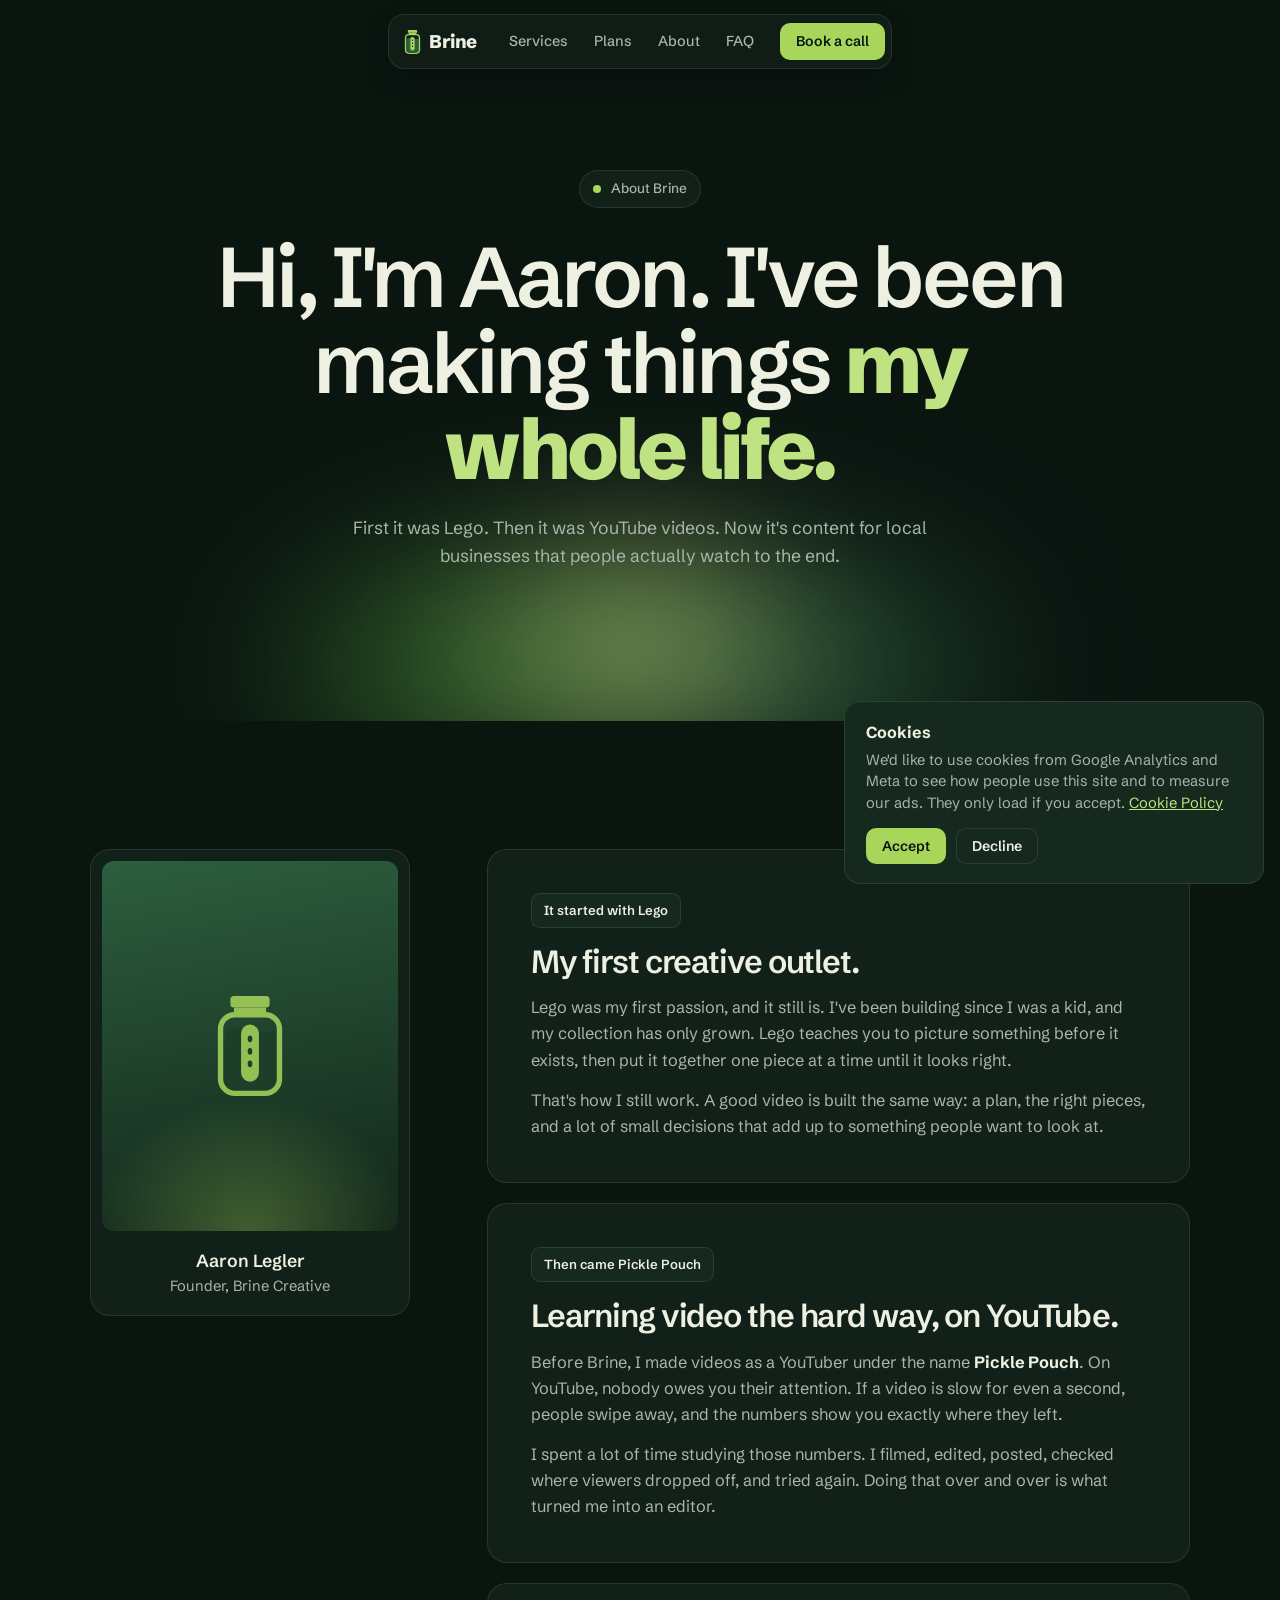
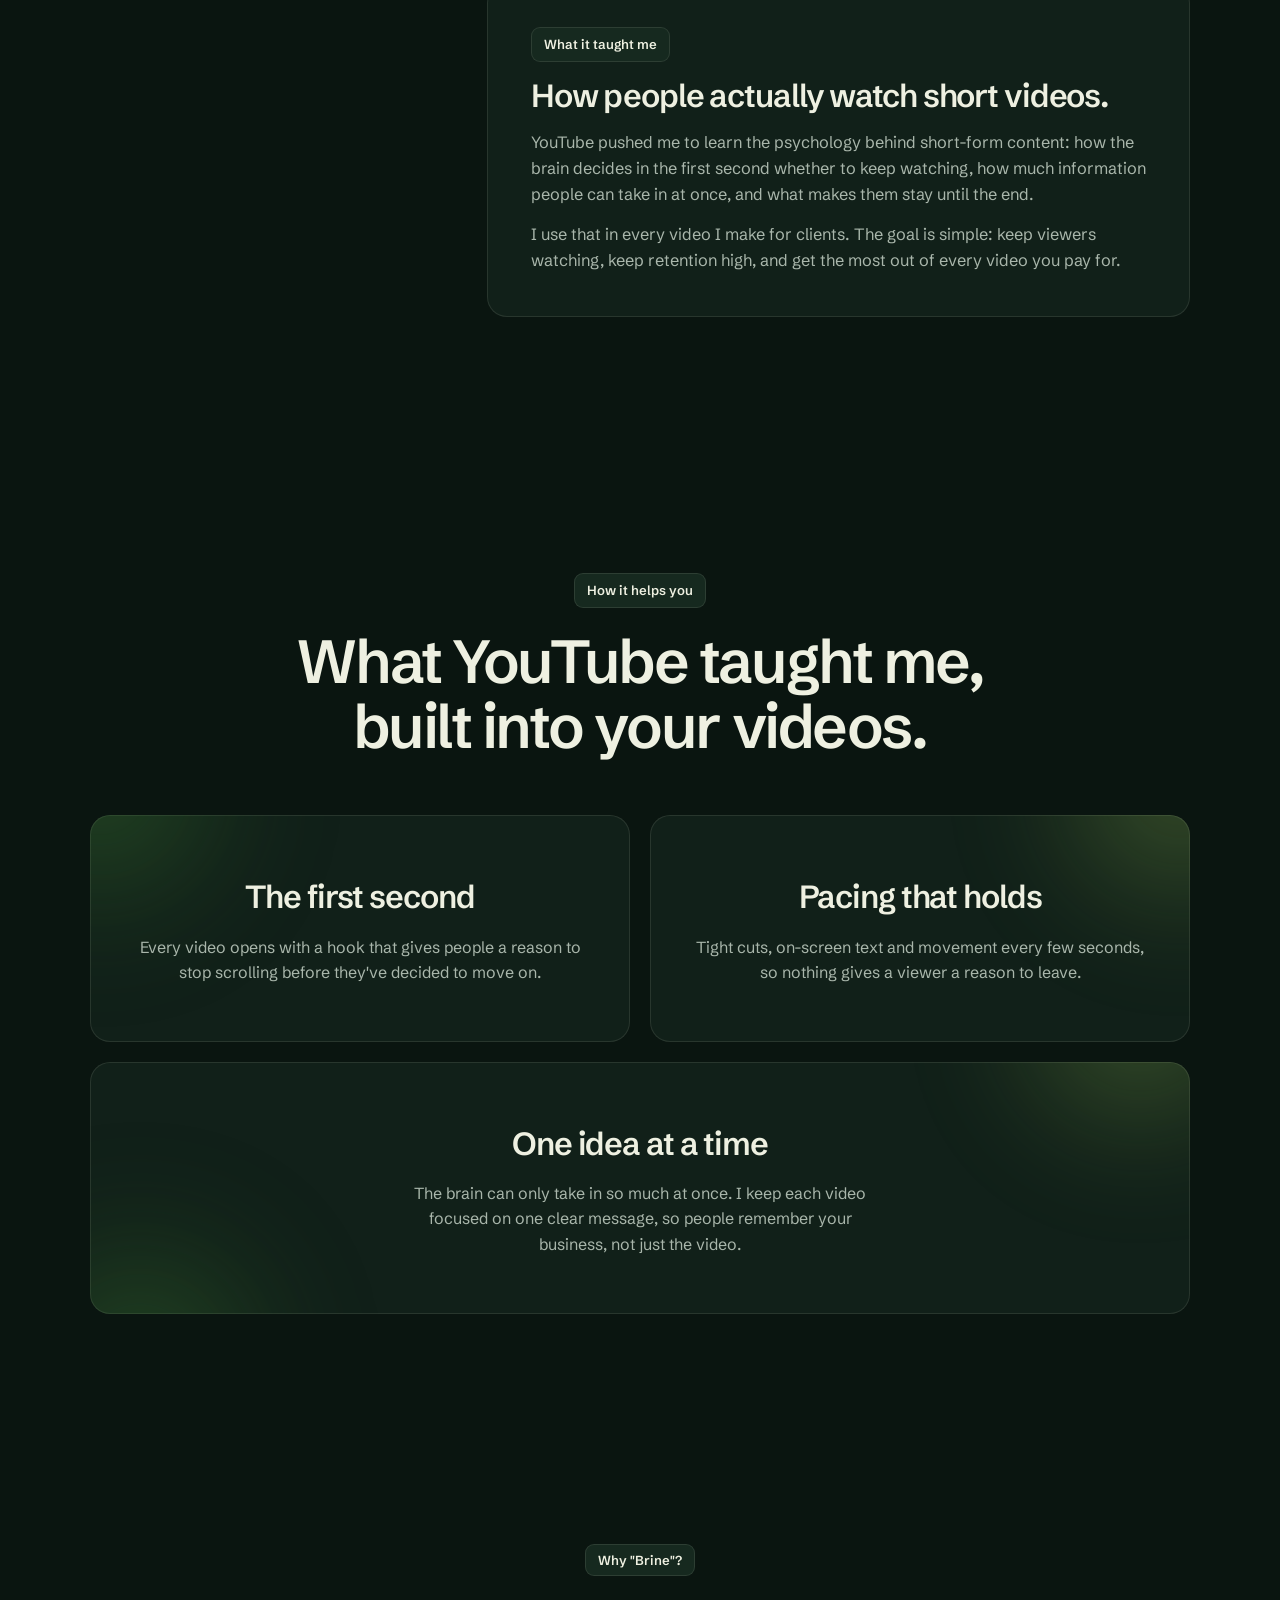
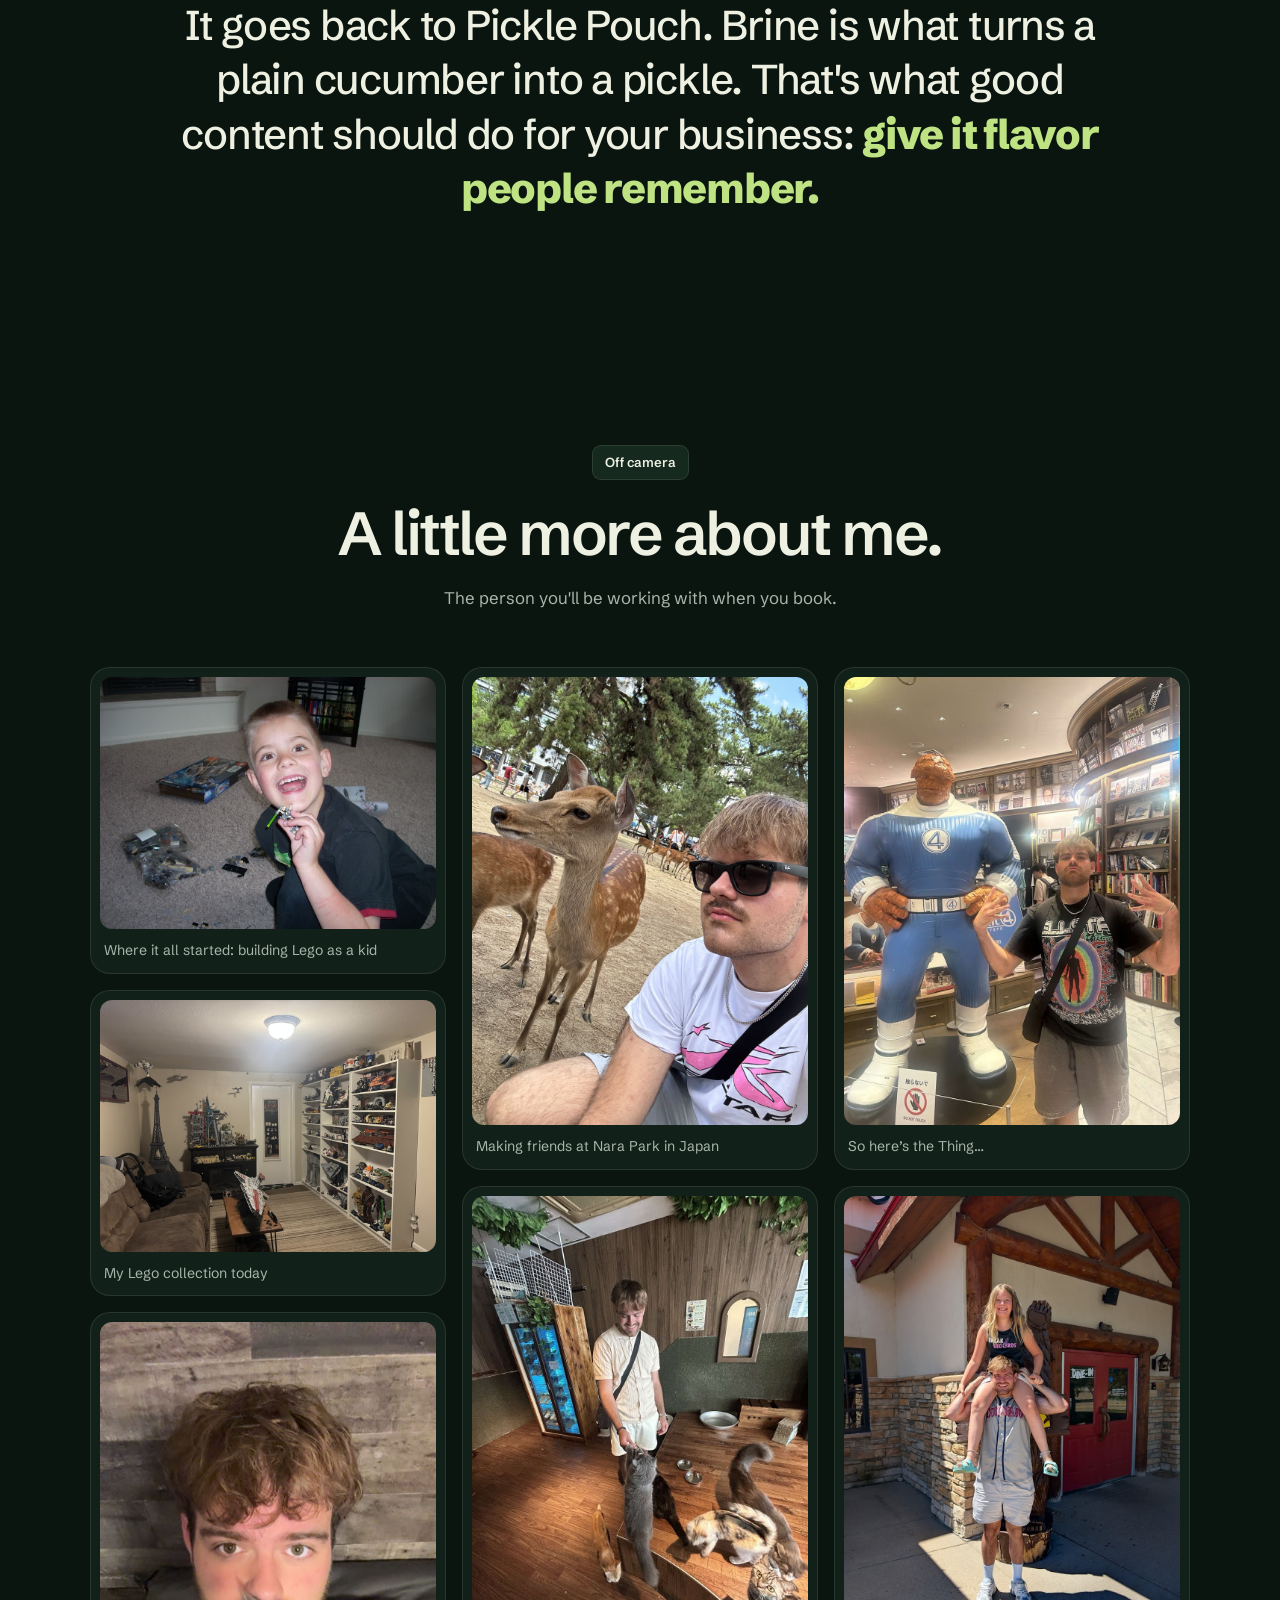
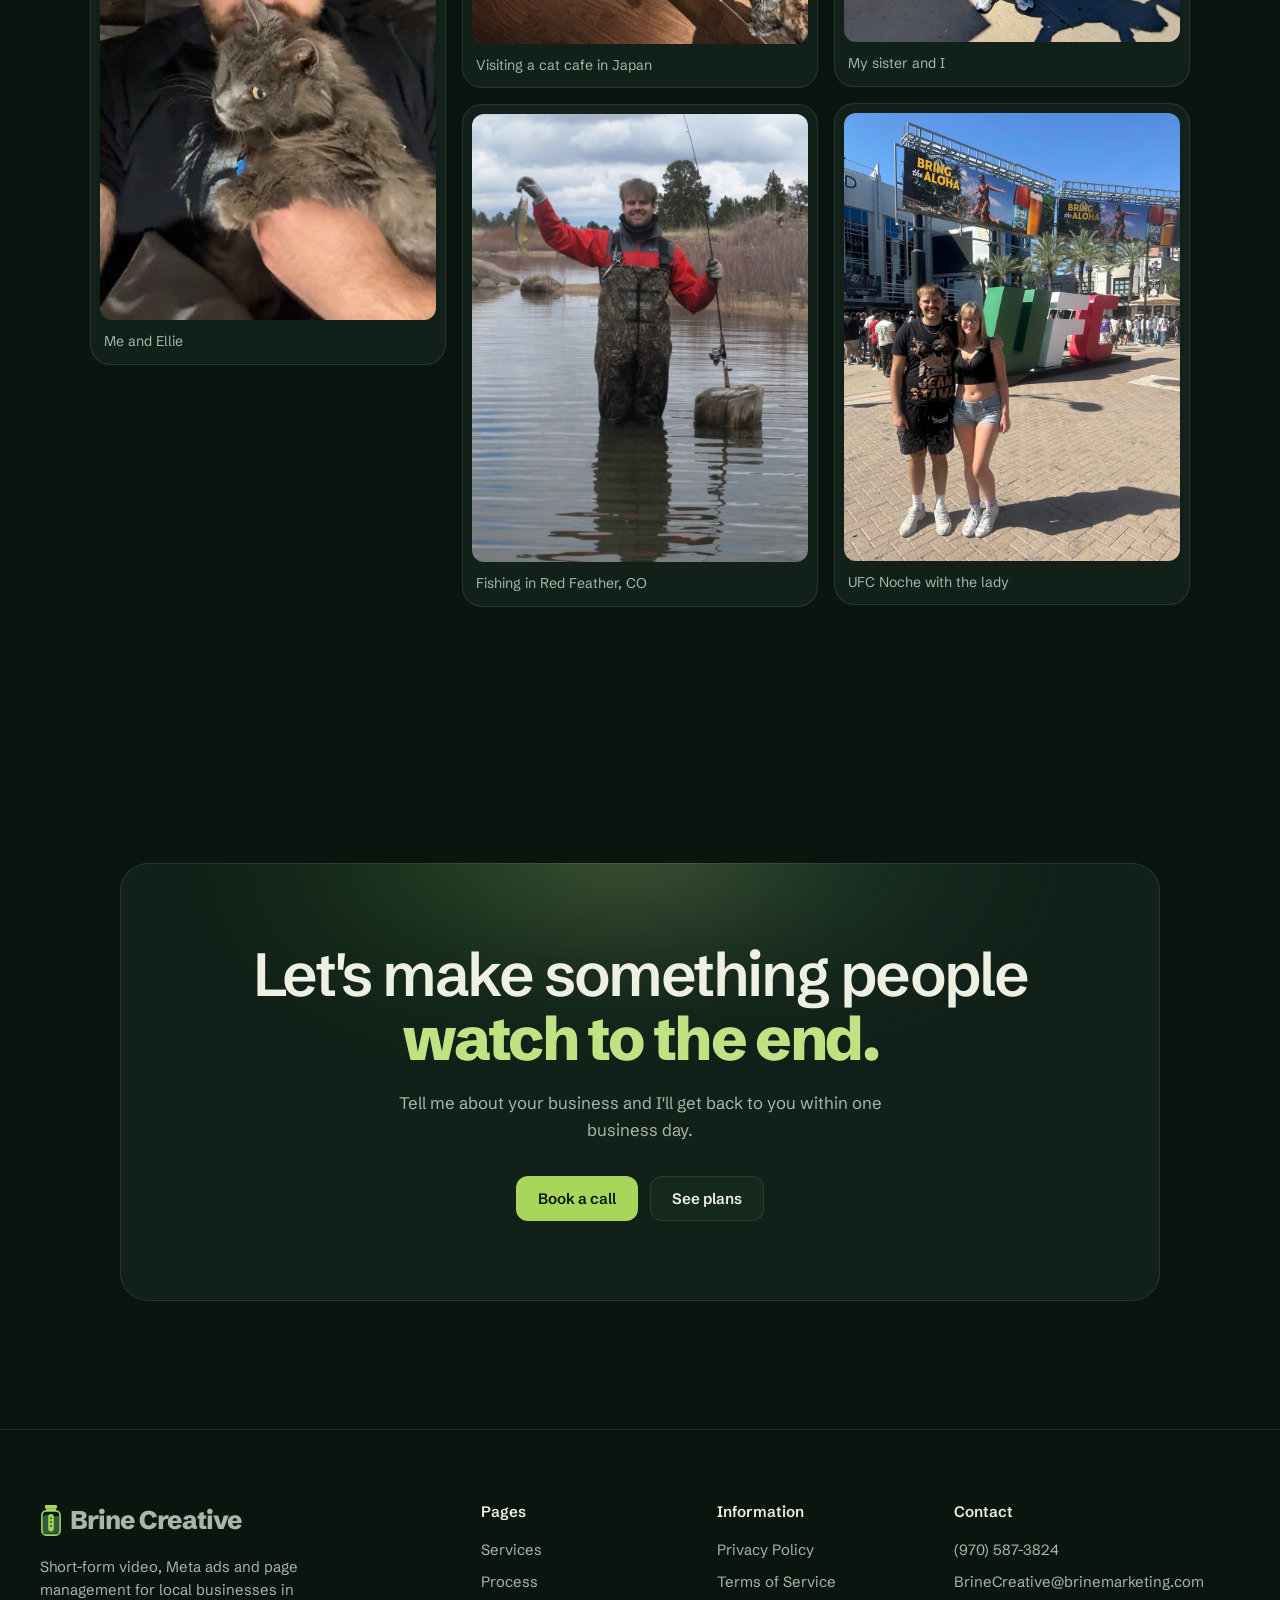
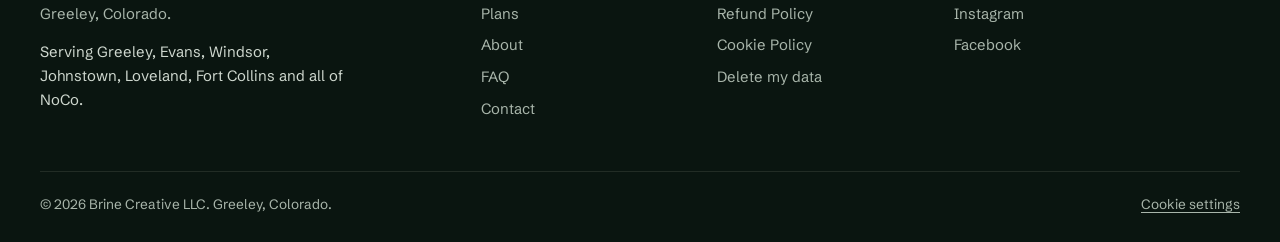
==== about.html @ 5b66b1cc "Add files via upload" ====
<!DOCTYPE html>
<html lang="en">
<head>
<meta charset="UTF-8">
<meta name="viewport" content="width=device-width, initial-scale=1">
<title>About Aaron | Brine Creative</title>
<meta name="description" content="Meet Aaron Legler, the founder of Brine Creative. From building Lego as a kid to growing the Pickle Pouch YouTube channel, here is how Aaron learned to make videos people watch all the way through.">
<link rel="canonical" href="https://brinemarketing.com/about.html">
<meta property="og:url" content="https://brinemarketing.com/about.html">
<meta property="og:title" content="About Aaron | Brine Creative">
<meta property="og:description" content="From Lego to the Pickle Pouch YouTube channel to Brine Creative.">
<meta property="og:type" content="website">
<meta property="og:image" content="https://brinemarketing.com/assets/logo-square.png">
<meta name="theme-color" content="#0a1510">
<link rel="icon" href="data:image/svg+xml,<svg xmlns='http://www.w3.org/2000/svg' viewBox='0 0 40 56'><rect x='9' y='0' width='22' height='6' rx='2' fill='%2311241b'/><path d='M6 20 Q14 16 20 19 T35 19 V47 a5 5 0 0 1-5 5 H10 a5 5 0 0 1-5-5 Z' fill='%23a8d65b'/><rect x='3.5' y='10.5' width='33' height='44' rx='8' fill='none' stroke='%2311241b' stroke-width='3'/><rect x='15' y='16' width='10' height='32' rx='5' fill='%2311241b'/></svg>">
<link rel="apple-touch-icon" href="assets/logo-square.png">
<link rel="preload" href="assets/fonts/schibsted-grotesk-latin.woff2" as="font" type="font/woff2" crossorigin>
<link rel="stylesheet" href="home.css?v=21">
</head>
<body>
<a class="skip" href="#main">Skip to content</a>

<svg width="0" height="0" style="position:absolute" aria-hidden="true" focusable="false">
  <symbol id="jar" viewBox="0 0 40 56">
    <rect x="9" y="0" width="22" height="6.5" rx="2" fill="currentColor"/>
    <rect x="11" y="6.5" width="18" height="3" fill="currentColor"/>
    <path d="M6 20 Q14 16 20 19 T35 19 V47 a5 5 0 0 1-5 5 H10 a5 5 0 0 1-5-5 Z" fill="var(--jar-liquid,#2d5e3e)"/>
    <rect x="3.5" y="10.5" width="33" height="44" rx="8" fill="none" stroke="currentColor" stroke-width="3"/>
    <rect x="15" y="16" width="10" height="32" rx="5" fill="currentColor"/>
    <ellipse cx="20" cy="24" rx="1.3" ry="1.9" fill="var(--jar-ground,#0a1510)"/>
    <ellipse cx="20" cy="31" rx="1.3" ry="1.9" fill="var(--jar-ground,#0a1510)"/>
    <ellipse cx="20" cy="38" rx="1.3" ry="1.9" fill="var(--jar-ground,#0a1510)"/>
  </symbol>
  <symbol id="plus" viewBox="0 0 24 24"><path d="M12 5v14M5 12h14" fill="none" stroke="currentColor" stroke-width="2" stroke-linecap="round"/></symbol>
  <symbol id="arrow" viewBox="0 0 24 24"><path d="M5 12h14M13 6l6 6-6 6" fill="none" stroke="currentColor" stroke-width="2" stroke-linecap="round" stroke-linejoin="round"/></symbol>
  <symbol id="check" viewBox="0 0 24 24"><path d="M5 12.5l4.5 4.5L19 7.5" fill="none" stroke="currentColor" stroke-width="2.2" stroke-linecap="round" stroke-linejoin="round"/></symbol>
  <symbol id="x" viewBox="0 0 24 24"><path d="M7 7l10 10M17 7L7 17" fill="none" stroke="currentColor" stroke-width="2" stroke-linecap="round"/></symbol>
  <symbol id="play" viewBox="0 0 24 24"><path d="M8 5.5v13l11-6.5z" fill="currentColor"/></symbol>
  <symbol id="i-phone" viewBox="0 0 24 24"><g fill="none" stroke="currentColor" stroke-width="1.7" stroke-linecap="round" stroke-linejoin="round"><path d="M5 4h11l-1.5 2.5L16 9H5z"/><path d="M5 4v16"/><path d="M8 13c2-1.5 4 1.5 6 0s4 1.5 5 0"/></g></symbol>
  <symbol id="i-pen" viewBox="0 0 24 24"><g fill="none" stroke="currentColor" stroke-width="1.7" stroke-linecap="round" stroke-linejoin="round"><path d="M4 20l4-1 11-11-3-3L5 16z"/><path d="M14 7l3 3"/></g></symbol>
  <symbol id="i-cam" viewBox="0 0 24 24"><g fill="none" stroke="currentColor" stroke-width="1.7" stroke-linejoin="round"><rect x="3" y="7" width="13" height="10" rx="2"/><path d="M16 11l5-3v8l-5-3z"/></g></symbol>
  <symbol id="i-rocket" viewBox="0 0 24 24"><g fill="none" stroke="currentColor" stroke-width="1.7" stroke-linecap="round" stroke-linejoin="round"><path d="M12 3c4 2 6 6 5 11l-2 3H9l-2-3C6 9 8 5 12 3z"/><circle cx="12" cy="10" r="2"/><path d="M9 17l-2 4M15 17l2 4"/></g></symbol>
</svg>

<header class="top">
  <nav class="pill" aria-label="Main">
    <a class="brand" href="index.html" aria-label="Brine Creative, home"><svg aria-hidden="true"><use href="#jar"/></svg><span aria-hidden="true">Brine</span></a>
    <div class="links" id="site-nav">
      <a href="index.html#services">Services</a>
      <a href="index.html#plans">Plans</a>
      <a href="about.html" aria-current="page">About</a>
      <a href="index.html#faq">FAQ</a>
    </div>
    <a class="btn btn-lime btn-sm" href="index.html#contact">Book a call</a>
    <button class="menu-btn" type="button" aria-expanded="false" aria-controls="site-nav">Menu</button>
  </nav>
</header>

<main id="main">

  <!-- INTRO -->
  <section class="hero hero-short" aria-labelledby="about-title">
    <p class="badge"><span class="dot"></span>About Brine</p>
    <h1 id="about-title">Hi, I'm Aaron. I've been making things <strong class="hl">my whole life.</strong></h1>
    <p class="lead">First it was Lego. Then it was YouTube videos. Now it's content for local businesses that people actually watch to the end.</p>
    <div class="glow" aria-hidden="true"></div>
  </section>

  <!-- STORY -->
  <section class="sec story-sec" aria-labelledby="story-title">
    <div class="story">
      <figure class="founder story-photo">
        <!-- To add your photo, replace .founder-ph with: <img src="assets/team/aaron.jpg" alt="Aaron Legler, founder of Brine Creative"> -->
        <div class="founder-ph" aria-hidden="true"><svg><use href="#jar"/></svg></div>
        <figcaption><b>Aaron Legler</b>Founder, Brine Creative</figcaption>
      </figure>

      <div class="chapters">
        <h2 id="story-title" class="sr-only">My story</h2>

        <article class="chapter">
          <p class="tag">It started with Lego</p>
          <h3>My first creative outlet.</h3>
          <p>Lego was my first passion, and it still is. I've been building since I was a kid, and my collection has only grown. Lego teaches you to picture something before it exists, then put it together one piece at a time until it looks right.</p>
          <p>That's how I still work. A good video is built the same way: a plan, the right pieces, and a lot of small decisions that add up to something people want to look at.</p>
        </article>

        <article class="chapter">
          <p class="tag">Then came Pickle Pouch</p>
          <h3>Learning video the hard way, on YouTube.</h3>
          <p>Before Brine, I made videos as a YouTuber under the name <b>Pickle Pouch</b>. On YouTube, nobody owes you their attention. If a video is slow for even a second, people swipe away, and the numbers show you exactly where they left.</p>
          <p>I spent a lot of time studying those numbers. I filmed, edited, posted, checked where viewers dropped off, and tried again. Doing that over and over is what turned me into an editor.</p>
        </article>

        <article class="chapter">
          <p class="tag">What it taught me</p>
          <h3>How people actually watch short videos.</h3>
          <p>YouTube pushed me to learn the psychology behind short-form content: how the brain decides in the first second whether to keep watching, how much information people can take in at once, and what makes them stay until the end.</p>
          <p>I use that in every video I make for clients. The goal is simple: keep viewers watching, keep retention high, and get the most out of every video you pay for.</p>
        </article>
      </div>
    </div>
  </section>

  <!-- WHAT IT MEANS FOR CLIENTS -->
  <section class="sec" aria-labelledby="lessons-title">
    <div class="head">
      <p class="tag">How it helps you</p>
      <h2 id="lessons-title">What YouTube taught me, built into your videos.</h2>
    </div>
    <div class="svc lessons">
      <article class="card g-tl">
        <h3>The first second</h3>
        <p>Every video opens with a hook that gives people a reason to stop scrolling before they've decided to move on.</p>
      </article>
      <article class="card g-tr">
        <h3>Pacing that holds</h3>
        <p>Tight cuts, on-screen text and movement every few seconds, so nothing gives a viewer a reason to leave.</p>
      </article>
      <article class="card wide g-bl">
        <h3>One idea at a time</h3>
        <p>The brain can only take in so much at once. I keep each video focused on one clear message, so people remember your business, not just the video.</p>
      </article>
    </div>
  </section>

  <!-- WHY BRINE -->
  <section class="statement" aria-labelledby="why-brine-title">
    <p class="tag" id="why-brine-title">Why "Brine"?</p>
    <p>It goes back to Pickle Pouch. Brine is what turns a plain cucumber into a pickle. That's what good content should do for your business: <strong class="hl">give it flavor people remember.</strong></p>
  </section>

  <!-- OFF CAMERA -->
  <section class="sec" aria-labelledby="life-title">
    <div class="head">
      <p class="tag">Off camera</p>
      <h2 id="life-title">A little more about me.</h2>
      <p>The person you'll be working with when you book.</p>
    </div>
    <!-- To add a photo, copy one figure below, point src at assets/about/your-photo.jpg, and update the alt text and caption. -->
    <div class="life">
      <figure class="life-item"><img src="assets/about/lego-kid.jpg" alt="Aaron as a kid, grinning and holding a Lego minifigure next to an open Lego set" width="1000" height="750" loading="lazy"><figcaption>Where it all started: building Lego as a kid</figcaption></figure>
      <figure class="life-item"><img src="assets/about/lego-collection.jpg" alt="A room with shelves full of built Lego sets" width="1000" height="750" loading="lazy"><figcaption>My Lego collection today</figcaption></figure>
      <figure class="life-item"><img src="assets/about/cat-selfie.jpg" alt="Aaron holding his gray cat, Ellie" width="715" height="1272" loading="lazy"><figcaption>Me and Ellie</figcaption></figure>
      <figure class="life-item"><img src="assets/about/aaron-deer.jpg" alt="Aaron taking a selfie next to a deer at Nara Park in Japan" width="900" height="1200" loading="lazy"><figcaption>Making friends at Nara Park in Japan</figcaption></figure>
      <figure class="life-item"><img src="assets/about/cat-cafe.jpg" alt="Aaron feeding a group of cats at a cat cafe in Japan" width="900" height="1200" loading="lazy"><figcaption>Visiting a cat cafe in Japan</figcaption></figure>
      <figure class="life-item"><img src="assets/about/fishing.jpg" alt="Aaron standing in a lake in Red Feather, Colorado, holding up a fish he caught" width="900" height="1200" loading="lazy"><figcaption>Fishing in Red Feather, CO</figcaption></figure>
      <figure class="life-item"><img src="assets/about/thing-statue.jpg" alt="Aaron posing next to a statue of the Thing in a bookstore" width="900" height="1200" loading="lazy"><figcaption>So here&rsquo;s the Thing&hellip;</figcaption></figure>
      <figure class="life-item"><img src="assets/about/shoulders.jpg" alt="Aaron giving his sister a shoulder ride outside a restaurant" width="900" height="1196" loading="lazy"><figcaption>My sister and I</figcaption></figure>
      <figure class="life-item"><img src="assets/about/ufc.jpg" alt="Aaron and his girlfriend in front of a giant UFC sign at UFC Noche" width="900" height="1200" loading="lazy"><figcaption>UFC Noche with the lady</figcaption></figure>
    </div>
  </section>

  <!-- CTA -->
  <section class="sec" aria-labelledby="about-cta-title">
    <div class="cta-box">
      <div class="glow small" aria-hidden="true"></div>
      <h2 id="about-cta-title">Let's make something people <strong class="hl">watch to the end.</strong></h2>
      <p>Tell me about your business and I'll get back to you within one business day.</p>
      <div class="cta-row">
        <a class="btn btn-lime" href="index.html#contact">Book a call</a>
        <a class="btn btn-dark" href="index.html#plans">See plans</a>
      </div>
    </div>
  </section>

</main>

<footer class="foot">
  <div class="foot-grid">
    <div class="foot-id">
      <a class="brand big" href="index.html" aria-label="Brine Creative, home"><svg aria-hidden="true"><use href="#jar"/></svg><span aria-hidden="true">Brine Creative</span></a>
      <p>Short-form video, Meta ads and page management for local businesses in Greeley, Colorado.</p>
      <p class="area">Serving Greeley, Evans, Windsor, Johnstown, Loveland, Fort Collins and all of NoCo.</p>
    </div>
    <div>
      <h3>Pages</h3>
      <a href="index.html#services">Services</a><a href="index.html#process">Process</a><a href="index.html#plans">Plans</a><a href="about.html">About</a><a href="index.html#faq">FAQ</a><a href="index.html#contact">Contact</a>
    </div>
    <div>
      <h3>Information</h3>
      <a href="privacy.html">Privacy Policy</a><a href="terms.html">Terms of Service</a><a href="refunds.html">Refund Policy</a><a href="cookies.html">Cookie Policy</a><a href="privacy.html#delete">Delete my data</a>
    </div>
    <div>
      <h3>Contact</h3>
      <a href="tel:+19705873824">(970) 587-3824</a><a href="mailto:BrineCreative@brinemarketing.com">BrineCreative@brinemarketing.com</a><a href="https://www.instagram.com/brinemarketing" rel="noopener">Instagram</a><a href="https://www.facebook.com/share/1FNeeoioZK/" rel="noopener">Facebook</a>
    </div>
  </div>
  <div class="foot-base">
    <span>&copy; 2026 Brine Creative LLC. Greeley, Colorado.</span>
    <button class="linkbtn" type="button" data-open-notice>Cookie settings</button>
  </div>
</footer>

<aside class="notice" id="cookie-notice" aria-labelledby="notice-title" hidden>
  <h2 id="notice-title">Cookies</h2>
  <p>We'd like to use cookies from Google Analytics and Meta to see how people use this site and to measure our ads. They only load if you accept. <a href="cookies.html">Cookie Policy</a></p>
  <div class="row"><button class="btn btn-lime btn-sm" type="button" data-consent="granted">Accept</button><button class="btn btn-dark btn-sm" type="button" data-consent="denied">Decline</button></div>
</aside>

<script src="site.js?v=7"></script>
<script src="home.js?v=13"></script>
</body>
</html>
---- home.css ----
/* Brine Creative home page: dark agency layout (pill nav, glowing hero, rounded cards,
   comparison, steps, pricing, FAQ, CTA box) in the Brine pickle palette.
   Fonts are self-hosted under the SIL Open Font License (see assets/fonts/OFL-*.txt). */

@font-face{font-family:"Schibsted Grotesk";src:url("assets/fonts/schibsted-grotesk-latin.woff2") format("woff2");font-weight:400 900;font-style:normal;font-display:swap}

:root{
  --bg:#0a1510;
  --card:#112019;
  --card-2:#16291f;
  --line:rgba(238,240,225,.1);
  --text:#eef0e1;
  --muted:#a9b6ab;
  --lime:#a8d65b;
  --lime-2:#bfe383;
  --brine:#2d5e3e;
  --pickle:#3f7d32;
  --ink:#0a1510;
  --sans:"Schibsted Grotesk",system-ui,-apple-system,"Segoe UI",sans-serif;
  --serif:"Source Serif 4",Georgia,"Times New Roman",serif;
  --r:20px;
  --ease:cubic-bezier(.16,1,.3,1);
}

*,*::before,*::after{box-sizing:border-box}
html{-webkit-text-size-adjust:100%;scroll-padding-top:100px}
@media (prefers-reduced-motion:no-preference){html{scroll-behavior:smooth}}
body{margin:0;background:var(--bg);color:var(--text);font-family:var(--sans);font-size:1rem;line-height:1.6;-webkit-font-smoothing:antialiased}
h1,h2,h3,p,ul,ol,figure{margin:0}
ul,ol{padding:0;list-style:none}
img,svg,video{display:block;max-width:100%}
a{color:inherit}
.hl{font-weight:800;color:var(--lime-2)}
::selection{background:var(--lime);color:var(--ink)}
:focus-visible{outline:2px solid var(--lime);outline-offset:3px;border-radius:6px}
.skip{position:absolute;left:16px;top:-100px;z-index:100;background:var(--lime);color:var(--ink);padding:10px 16px;border-radius:10px;font-weight:700}
.skip:focus{top:12px}
.sr-only{position:absolute;width:1px;height:1px;padding:0;margin:-1px;overflow:hidden;clip:rect(0,0,0,0);white-space:nowrap;border:0}

/* ---------- Buttons ---------- */
.btn{display:inline-flex;align-items:center;justify-content:center;gap:8px;font:600 .95rem/1 var(--sans);text-decoration:none;padding:15px 22px;border-radius:12px;border:0;cursor:pointer;transition:transform .2s var(--ease),background-color .2s,box-shadow .2s}
.btn:hover{transform:translateY(-1px)}
.btn svg{width:16px;height:16px}
.btn-lime{background:var(--lime);color:var(--ink)}
.btn-lime:hover{background:var(--lime-2)}
.btn-dark{background:var(--card-2);color:var(--text);box-shadow:inset 0 0 0 1px var(--line)}
.btn-dark:hover{background:#1d3427}
.btn-sm{padding:11px 16px;font-size:.88rem;border-radius:10px}
.btn[disabled]{opacity:.55;cursor:wait;transform:none}

/* ---------- Pill nav ---------- */
.top{position:fixed;top:14px;left:0;right:0;z-index:50;display:flex;justify-content:center;padding:0 12px;pointer-events:none}
.pill{pointer-events:auto;position:relative;display:flex;align-items:center;gap:6px;padding:7px 7px 7px 16px;border-radius:16px;background:rgba(17,32,25,.78);backdrop-filter:blur(14px);-webkit-backdrop-filter:blur(14px);box-shadow:inset 0 0 0 1px var(--line),0 10px 30px -12px rgba(0,0,0,.6)}
.brand{display:flex;align-items:center;gap:8px;text-decoration:none;font-weight:800;font-size:1.15rem;letter-spacing:-.04em;margin-right:14px;color:var(--text);--jar-liquid:#2d5e3e}
.brand svg{width:17px;height:24px;color:var(--lime)}
.links{display:flex;gap:2px}
.links a{text-decoration:none;font-size:.9rem;font-weight:500;color:var(--muted);padding:9px 12px;border-radius:10px;transition:color .2s,background-color .2s}
.links a:hover{color:var(--text);background:rgba(238,240,225,.06)}
.pill .btn{margin-left:8px}
.menu-btn{display:none;font:600 .88rem/1 var(--sans);background:var(--card-2);color:var(--text);border:0;border-radius:10px;padding:11px 14px;margin-left:6px;cursor:pointer;box-shadow:inset 0 0 0 1px var(--line)}

/* ---------- Hero ---------- */
.hero{position:relative;overflow:hidden;min-height:100vh;min-height:100svh;display:flex;flex-direction:column;align-items:center;text-align:center;padding:170px 20px 260px}
.badge{display:inline-flex;align-items:center;gap:10px;font-size:.85rem;font-weight:500;color:var(--muted);padding:8px 14px;border-radius:999px;background:var(--card);box-shadow:inset 0 0 0 1px var(--line)}
.dot{width:8px;height:8px;border-radius:50%;background:var(--lime)}
.hero h1{margin-top:26px;max-width:15ch;font-weight:600;font-size:clamp(2.7rem,6.6vw,5.6rem);line-height:1.02;letter-spacing:-.045em}
.lead{margin-top:22px;max-width:56ch;color:var(--muted);font-size:1.1rem}
.cta-row{display:flex;flex-wrap:wrap;justify-content:center;gap:12px;margin-top:32px}
.glow{position:absolute;left:50%;bottom:-120px;width:min(980px,120vw);height:440px;transform:translateX(-50%);pointer-events:none;z-index:-1;filter:blur(70px);opacity:.9;
  background:radial-gradient(30% 45% at 50% 55%,rgba(191,227,131,.9),transparent 70%),radial-gradient(35% 50% at 32% 60%,rgba(63,125,50,.95),transparent 70%),radial-gradient(35% 50% at 68% 60%,rgba(45,94,62,.95),transparent 70%)}
.hero>*:not(.glow){position:relative}
@media (prefers-reduced-motion:no-preference){.glow{animation:breathe 9s ease-in-out infinite}}
@keyframes breathe{50%{opacity:.65;transform:translateX(-50%) scale(1.08)}}

/* ---------- Strip ---------- */
.strip{padding:10px 0 30px;text-align:center}
.strip>p{font-size:.9rem;color:var(--muted)}
.marquee{margin-top:22px;overflow:hidden;-webkit-mask-image:linear-gradient(90deg,transparent,#000 15%,#000 85%,transparent);mask-image:linear-gradient(90deg,transparent,#000 15%,#000 85%,transparent)}
.marquee-track{display:flex;width:max-content;gap:56px;padding-right:56px;font-size:1.4rem;font-weight:700;letter-spacing:-.03em;color:#cfd8cf}
@media (prefers-reduced-motion:no-preference){.marquee-track{animation:slide 40s linear infinite}}
@keyframes slide{to{transform:translateX(-50%)}}

/* ---------- Sections ---------- */
.sec{padding:clamp(80px,10vw,130px) 20px}
.head{max-width:760px;margin:0 auto 56px;text-align:center}
.tag{display:inline-block;font-size:.82rem;font-weight:600;padding:7px 13px;border-radius:9px;background:var(--card-2);box-shadow:inset 0 0 0 1px var(--line);margin-bottom:22px}
.head h2,.cta-box h2{font-weight:600;font-size:clamp(2.2rem,4.8vw,3.8rem);line-height:1.06;letter-spacing:-.04em}
.head p:not(.tag){margin:18px auto 0;max-width:54ch;color:var(--muted);font-size:1.05rem}
.card{position:relative;overflow:hidden;border-radius:var(--r);background:var(--card);box-shadow:inset 0 0 0 1px var(--line)}

/* Our work */
.reels{display:grid;grid-template-columns:repeat(3,1fr);gap:20px;max-width:940px;margin:0 auto}
.reel{padding:12px;border-radius:var(--r);background:var(--card);box-shadow:inset 0 0 0 1px var(--line)}
.reel-ph,.reel video{aspect-ratio:9/16;width:100%;border-radius:12px;object-fit:cover;background:var(--card-2)}
.reel-ph{display:grid;place-items:center;background:radial-gradient(120% 70% at 50% 110%,rgba(168,214,91,.35),transparent 60%),linear-gradient(170deg,var(--brine),#12261a 70%)}
.reel-play{width:64px;height:64px;padding:20px 18px 20px 22px;border-radius:50%;background:var(--lime);color:var(--ink)}
.reel figcaption{padding:14px 6px 4px;font-size:.92rem;color:var(--muted)}
.reel figcaption b{display:block;color:var(--text);font-weight:600}

/* Statement */
.statement{max-width:1000px;margin:0 auto;padding:clamp(60px,8vw,110px) 20px;text-align:center}
.statement p{font-size:clamp(1.6rem,3.3vw,2.6rem);font-weight:500;line-height:1.3;letter-spacing:-.03em}
.statement .btn{margin-top:34px}

/* Services */
.svc{display:grid;grid-template-columns:1fr 1fr;gap:20px;max-width:1100px;margin:0 auto}
.svc .card{padding:clamp(36px,5vw,56px) clamp(24px,4vw,44px);text-align:center}
.svc .wide{grid-column:span 2}
.svc .card::before{content:"";position:absolute;width:340px;height:340px;border-radius:50%;filter:blur(60px);opacity:.55;pointer-events:none;background:radial-gradient(circle,var(--pickle),transparent 65%)}
.g-tl::before{top:-200px;left:-160px}
.g-tr::before{top:-200px;right:-160px;background:radial-gradient(circle,var(--lime),transparent 65%)!important;opacity:.35!important}
.g-bl::before{bottom:-220px;left:-120px}
.g-bl::after{content:"";position:absolute;width:340px;height:340px;border-radius:50%;filter:blur(60px);opacity:.35;pointer-events:none;top:-220px;right:-120px;background:radial-gradient(circle,var(--lime),transparent 65%)}
.svc h3{position:relative;font-weight:600;font-size:clamp(1.7rem,3vw,2.4rem);letter-spacing:-.035em}
.svc p{position:relative;margin:12px auto 0;max-width:46ch;color:var(--muted)}
.svc ul{position:relative;display:flex;flex-wrap:wrap;justify-content:center;gap:8px;margin-top:24px}
.svc li{font-size:.85rem;font-weight:500;padding:7px 12px;border-radius:999px;background:rgba(238,240,225,.05);box-shadow:inset 0 0 0 1px var(--line)}

/* Comparison */
.compare{display:grid;grid-template-columns:1fr 1fr;gap:20px;max-width:920px;margin:0 auto}
.compare .col{padding:36px 32px;border-radius:var(--r)}
.compare h3{display:flex;align-items:center;gap:10px;font-weight:600;font-size:1.5rem;letter-spacing:-.03em;margin-bottom:22px}
.compare li{display:flex;gap:12px;align-items:flex-start;padding:10px 0;font-size:1rem}
.compare li svg{width:20px;height:20px;flex:none;margin-top:2px}
.them{color:var(--muted)}
.them h3{color:var(--muted)}
.us{position:relative;overflow:hidden;background:linear-gradient(160deg,rgba(63,125,50,.35),var(--card) 55%);box-shadow:inset 0 0 0 1px rgba(168,214,91,.35)}
.us li svg{color:var(--lime)}
.us-jar{width:20px;height:28px;color:var(--lime);--jar-liquid:#2d5e3e;--jar-ground:#16291f}

/* Process */
.steps{display:grid;grid-template-columns:repeat(4,1fr);gap:28px;max-width:1140px;margin:0 auto;text-align:center}
.ico{display:block;margin:0 auto 18px;color:var(--lime)}
.ico svg{width:38px;height:38px;margin:0 auto}
.steps h3{font-weight:600;font-size:1.3rem;letter-spacing:-.025em}
.steps p{margin-top:8px;color:var(--muted);font-size:.98rem}

/* Plans */
.plans{display:grid;grid-template-columns:repeat(4,1fr);gap:16px;max-width:1200px;margin:0 auto;align-items:stretch}
.plan{position:relative;display:flex;flex-direction:column;padding:30px 26px;border-radius:var(--r);background:var(--card);box-shadow:inset 0 0 0 1px var(--line)}
.plan.hot{background:linear-gradient(180deg,rgba(168,214,91,.14),var(--card) 45%);box-shadow:inset 0 0 0 1.5px var(--lime)}
.flag{position:absolute;top:18px;right:18px;font-size:.75rem;font-weight:700;color:var(--ink);background:var(--lime);padding:5px 10px;border-radius:999px}
.plan h3{font-weight:600;font-size:1.25rem;letter-spacing:-.02em}
.plan .sub{margin-top:4px;font-size:.9rem;color:var(--muted)}
.plan .price{margin-top:22px;font-weight:700;font-size:2.6rem;line-height:1;letter-spacing:-.045em}
.plan .price small{font-size:.95rem;font-weight:500;letter-spacing:0;color:var(--muted)}
.plan .per{margin-top:8px;font-size:.88rem;font-weight:600;color:var(--lime-2)}
.plan .btn{margin:24px 0 22px;width:100%}
.plan ul{display:grid;gap:10px;font-size:.93rem;color:#d3dbd3}
.plan li{display:flex;gap:10px;align-items:flex-start}
.plan li svg{width:18px;height:18px;flex:none;margin-top:2px;color:var(--lime)}
.addons{max-width:1200px;margin:28px auto 0}
.addons-title{font-weight:600;font-size:1.6rem;letter-spacing:-.02em;margin-bottom:14px}
.addons-title span{font-size:.92rem;font-weight:500;color:var(--muted);margin-left:6px}
.addon-grid{display:grid;grid-template-columns:repeat(4,1fr);gap:16px}
.addon{display:flex;flex-direction:column;padding:24px 22px;border-radius:var(--r);background:var(--card);box-shadow:inset 0 0 0 1px var(--line)}
.addon h4{margin:0;font-weight:600;font-size:1.25rem;line-height:1.25;letter-spacing:-.02em}
.addon-desc{margin-top:8px;color:var(--muted);font-size:.92rem;flex:1}
.addon-price{margin-top:18px;font-weight:700;font-size:1.8rem;letter-spacing:-.04em;white-space:nowrap}
.addon-price small{font-size:.85rem;font-weight:500;letter-spacing:0;color:var(--muted)}
.addon .btn{margin-top:14px;width:100%}
.addon.soon{box-shadow:inset 0 0 0 1px var(--line);background:transparent}
.soon-tag{align-self:flex-start;font-size:.75rem;font-weight:700;color:var(--ink);background:var(--lime);padding:5px 10px;border-radius:999px;margin-bottom:12px}
.addon-pick{border:0;padding:0;margin:0 0 16px}
.addon-pick legend{font-size:.88rem;font-weight:600;margin-bottom:10px;padding:0}
.addon-checks{display:grid;grid-template-columns:1fr 1fr;gap:0 16px}
@media (max-width:1020px){.addon-grid{grid-template-columns:repeat(2,1fr)}}
@media (max-width:560px){.addon-grid,.addon-checks{grid-template-columns:1fr}}
.notes{display:grid;grid-template-columns:repeat(3,1fr);gap:20px;max-width:1200px;margin:28px auto 0}
.notes p{font-size:.93rem;color:var(--muted);padding:18px 20px;border-radius:14px;box-shadow:inset 0 0 0 1px var(--line)}
.notes b{color:var(--text)}

/* Founder */
.founder{max-width:320px;margin:0 auto;padding:12px;border-radius:var(--r);background:var(--card);box-shadow:inset 0 0 0 1px var(--line);text-align:center}
.founder img,.founder-ph{width:100%;aspect-ratio:4/5;border-radius:12px;object-fit:cover}
.founder-ph{display:grid;place-items:center;background:radial-gradient(90% 60% at 50% 100%,rgba(168,214,91,.3),transparent 60%),linear-gradient(170deg,var(--brine),#12261a)}
.founder-ph svg{width:72px;height:100px;color:var(--lime);opacity:.85;--jar-liquid:#1d3f2a;--jar-ground:#1d3f2a}
.founder figcaption{padding:16px 6px 6px;color:var(--muted);font-size:.92rem}
.founder figcaption b{display:block;color:var(--text);font-weight:600;font-size:1.1rem}

/* FAQ */
.faq{max-width:820px;margin:0 auto;display:grid;gap:10px}
.faq details{border-radius:14px;background:var(--card);box-shadow:inset 0 0 0 1px var(--line);padding:0 22px}
.faq summary{list-style:none;cursor:pointer;display:flex;justify-content:space-between;align-items:center;gap:20px;padding:20px 0;font-weight:600;font-size:1.02rem}
.faq summary::-webkit-details-marker{display:none}
.faq summary svg{width:20px;height:20px;flex:none;color:var(--muted);transition:transform .25s var(--ease)}
.faq details[open] summary svg{transform:rotate(45deg);color:var(--lime)}
.faq .ans{padding:0 0 22px;color:var(--muted);max-width:68ch}
.faq .ans a{color:var(--lime-2)}

/* CTA + form */
.cta-box{position:relative;overflow:hidden;isolation:isolate;max-width:1040px;margin:0 auto;padding:clamp(48px,7vw,80px) clamp(20px,5vw,64px);border-radius:28px;background:var(--card);box-shadow:inset 0 0 0 1px var(--line);text-align:center}
.cta-box>p{margin:18px auto 0;max-width:54ch;color:var(--muted);font-size:1.05rem}
.cta-box .direct{display:flex;flex-wrap:wrap;justify-content:center;gap:6px 12px;font-weight:600;color:var(--text)}
.direct a{text-decoration:none;overflow-wrap:anywhere}
.direct a:hover{color:var(--lime-2)}
.direct span{color:var(--muted)}
.glow.small{top:-260px;bottom:auto;height:420px;opacity:.45}
.book{max-width:720px;margin:44px auto 0;text-align:left}
.row2{display:grid;grid-template-columns:1fr 1fr;gap:0 16px}
.field{display:flex;flex-direction:column;gap:7px;margin-bottom:16px}
.field label{font-size:.88rem;font-weight:600}
.hint{font-weight:400;color:var(--muted)}
.field input,.field select,.field textarea{font:inherit;font-size:1rem;color:var(--text);background:var(--bg);border:0;border-radius:12px;padding:14px 16px;width:100%;box-shadow:inset 0 0 0 1px var(--line);transition:box-shadow .2s}
.field select{appearance:none;background-image:url("data:image/svg+xml,%3Csvg xmlns='http://www.w3.org/2000/svg' viewBox='0 0 24 24' fill='none' stroke='%23a9b6ab' stroke-width='2' stroke-linecap='round' stroke-linejoin='round'%3E%3Cpath d='m6 9 6 6 6-6'/%3E%3C/svg%3E");background-repeat:no-repeat;background-position:right 14px center;background-size:18px;padding-right:42px}
.field select option{background:var(--card);color:var(--text)}
.field textarea{min-height:110px;resize:vertical}
.field input:focus,.field select:focus,.field textarea:focus{outline:none;box-shadow:inset 0 0 0 1.5px var(--lime)}
.field input::placeholder,.field textarea::placeholder{color:#7f8c82;opacity:1}
.field [aria-invalid="true"]{box-shadow:inset 0 0 0 1.5px #ff8a7a}
.err{font-size:.85rem;font-weight:600;color:#ff9d8f}
.consents{border:0;padding:0;margin:6px 0 0}
.consent{display:grid;grid-template-columns:auto 1fr;gap:12px;align-items:start;margin-bottom:12px;font-size:.93rem;line-height:1.45;color:#d3dbd3}
.consent a{color:var(--lime-2)}
.consent input{appearance:none;width:20px;height:20px;margin:1px 0 0;border-radius:6px;background:var(--bg);box-shadow:inset 0 0 0 1.5px var(--muted);display:grid;place-content:center;cursor:pointer}
.consent input::after{content:"";width:11px;height:11px;transform:scale(0);transition:transform .15s var(--ease);background:var(--ink);clip-path:polygon(14% 44%,0 65%,50% 100%,100% 16%,80% 0,43% 62%)}
.consent input:checked{background:var(--lime);box-shadow:none}
.consent input:checked::after{transform:scale(1)}
.consent input[aria-invalid="true"]{box-shadow:inset 0 0 0 1.5px #ff8a7a}
.consent .opt{color:var(--muted)}
.form-foot{display:flex;flex-wrap:wrap;align-items:center;gap:16px;margin-top:18px}
.form-foot p{flex:1 1 220px;font-size:.88rem;color:var(--muted)}
.form-status{margin-top:18px;padding:14px 16px;border-radius:12px;font-weight:600;box-shadow:inset 0 0 0 1px var(--line)}
.form-status[data-kind="ok"]{background:rgba(168,214,91,.14);color:var(--lime-2)}
.form-status[data-kind="error"]{background:rgba(255,138,122,.1);color:#ff9d8f}

/* ---------- Footer ---------- */
.foot{border-top:1px solid var(--line);padding:70px 20px 26px}
.foot-grid{display:grid;grid-template-columns:2fr 1fr 1fr 1.4fr;gap:32px;max-width:1200px;margin:0 auto}
.foot-grid>div{display:flex;flex-direction:column;gap:8px}
.foot-grid h3{margin:0;font-size:.95rem;font-weight:600;margin-bottom:6px}
.foot-grid a{text-decoration:none;color:var(--muted);font-size:.93rem;overflow-wrap:anywhere;width:fit-content}
.foot-grid a:hover{color:var(--lime-2)}
.foot .brand.big{font-size:1.6rem;margin-bottom:6px}
.foot .brand.big svg{width:22px;height:31px}
.foot-id p{color:var(--muted);font-size:.93rem;max-width:34ch}
.foot-id .area{margin-top:6px;color:#cfd8cf}
.foot-base{display:flex;flex-wrap:wrap;justify-content:space-between;gap:10px 20px;max-width:1200px;margin:50px auto 0;padding-top:22px;border-top:1px solid var(--line);font-size:.85rem;color:var(--muted)}
.linkbtn{font:inherit;color:var(--muted);background:none;border:0;padding:0;text-decoration:underline;text-underline-offset:.2em;cursor:pointer}
.linkbtn:hover{color:var(--text)}

/* Cookie notice */
.notice{position:fixed;right:16px;bottom:16px;left:16px;z-index:60;max-width:420px;margin-left:auto;padding:20px 22px;border-radius:16px;background:var(--card-2);box-shadow:inset 0 0 0 1px var(--line);font-size:.92rem;line-height:1.45;color:var(--muted)}
.notice[hidden]{display:none}
.notice h2{font-size:1rem;font-weight:700;color:var(--text);margin-bottom:6px}
.notice a{color:var(--lime-2)}
.notice .row{display:flex;flex-wrap:wrap;gap:10px;margin-top:14px}

/* Scroll reveal (only applied to elements home.js tags) */
@media (prefers-reduced-motion:no-preference){
  .rv{opacity:0;transform:translateY(24px);transition:opacity .8s var(--ease),transform .8s var(--ease)}
  .rv.in{opacity:1;transform:none}
}

/* ---------- Responsive ---------- */
@media (max-width:1020px){
  .plans{grid-template-columns:repeat(2,1fr)}
  .steps{grid-template-columns:repeat(2,1fr);row-gap:44px}
  .foot-grid{grid-template-columns:1fr 1fr}
}
@media (max-width:760px){
  .links{display:none;position:absolute;top:calc(100% + 8px);left:0;right:0;flex-direction:column;padding:8px;border-radius:16px;background:var(--card);box-shadow:inset 0 0 0 1px var(--line),0 20px 40px -20px rgba(0,0,0,.7)}
  .links.open{display:flex}
  .links a{padding:14px}
  .menu-btn{display:block}
  .brand{margin-right:auto}
  .pill{width:100%;max-width:520px}
  .svc,.compare,.notes{grid-template-columns:1fr}
  .svc .wide{grid-column:auto}
  .reels{grid-template-columns:none;grid-auto-flow:column;grid-auto-columns:72%;overflow-x:auto;scroll-snap-type:x mandatory;padding-bottom:6px;scrollbar-width:none}
  .reels::-webkit-scrollbar{display:none}
  .reel{scroll-snap-align:center}
  .hero{padding:140px 18px 200px}
}
@media (max-width:560px){
  .plans,.steps,.row2,.foot-grid{grid-template-columns:1fr}
  .compare .col{padding:28px 22px}
  .cta-row .btn{flex:1 1 100%}
}

/* ---------- About page ---------- */
.hero-short{min-height:0;padding:170px 20px 150px}
.hero-short h1{max-width:17ch}
.story{display:grid;grid-template-columns:320px 1fr;gap:clamp(32px,6vw,80px);max-width:1100px;margin:0 auto;align-items:start}
.story-photo{position:sticky;top:110px;margin:0}
.chapters{display:grid;gap:20px}
.chapter{padding:clamp(28px,4vw,44px);border-radius:var(--r);background:var(--card);box-shadow:inset 0 0 0 1px var(--line)}
.chapter .tag{margin-bottom:16px}
.chapter h3{font-weight:600;font-size:clamp(1.5rem,2.6vw,2rem);line-height:1.15;letter-spacing:-.035em}
.chapter p:not(.tag){margin-top:14px;color:var(--muted);font-size:1.02rem;max-width:62ch}
.chapter b{color:var(--text)}
.lessons .card h3{font-size:clamp(1.5rem,2.6vw,2rem)}
.statement .tag{font-size:.82rem;font-weight:600;letter-spacing:0;line-height:1.4}
.life{columns:3 260px;column-gap:16px;max-width:1100px;margin:0 auto}
.life-item{break-inside:avoid;margin:0 0 16px;padding:10px;border-radius:var(--r);background:var(--card);box-shadow:inset 0 0 0 1px var(--line)}
.life-item img{display:block;width:100%;height:auto;border-radius:12px}
.life-item figcaption{padding:10px 4px 2px;font-size:.88rem;color:var(--muted)}
.team-more{text-align:center;margin-top:28px}
@media (max-width:860px){.story{grid-template-columns:1fr}.story-photo{position:static;max-width:320px;margin:0 auto}}
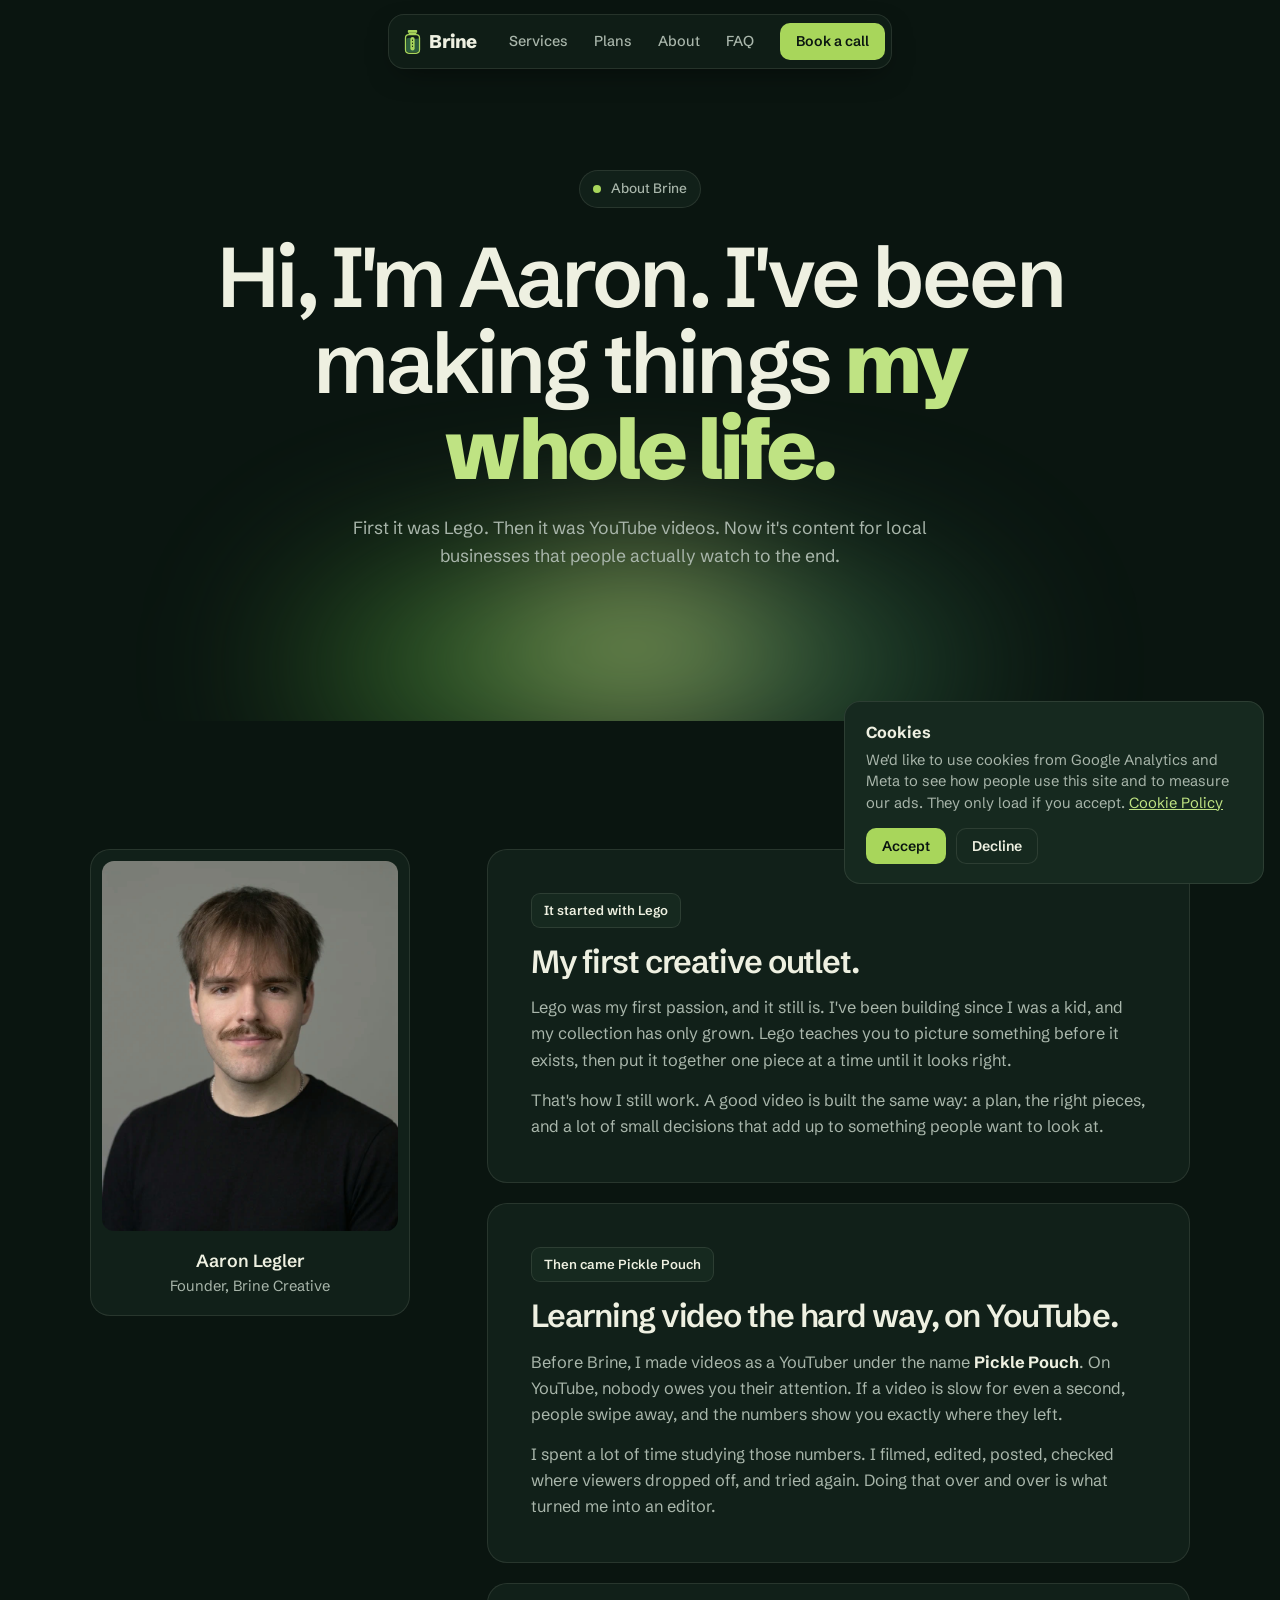
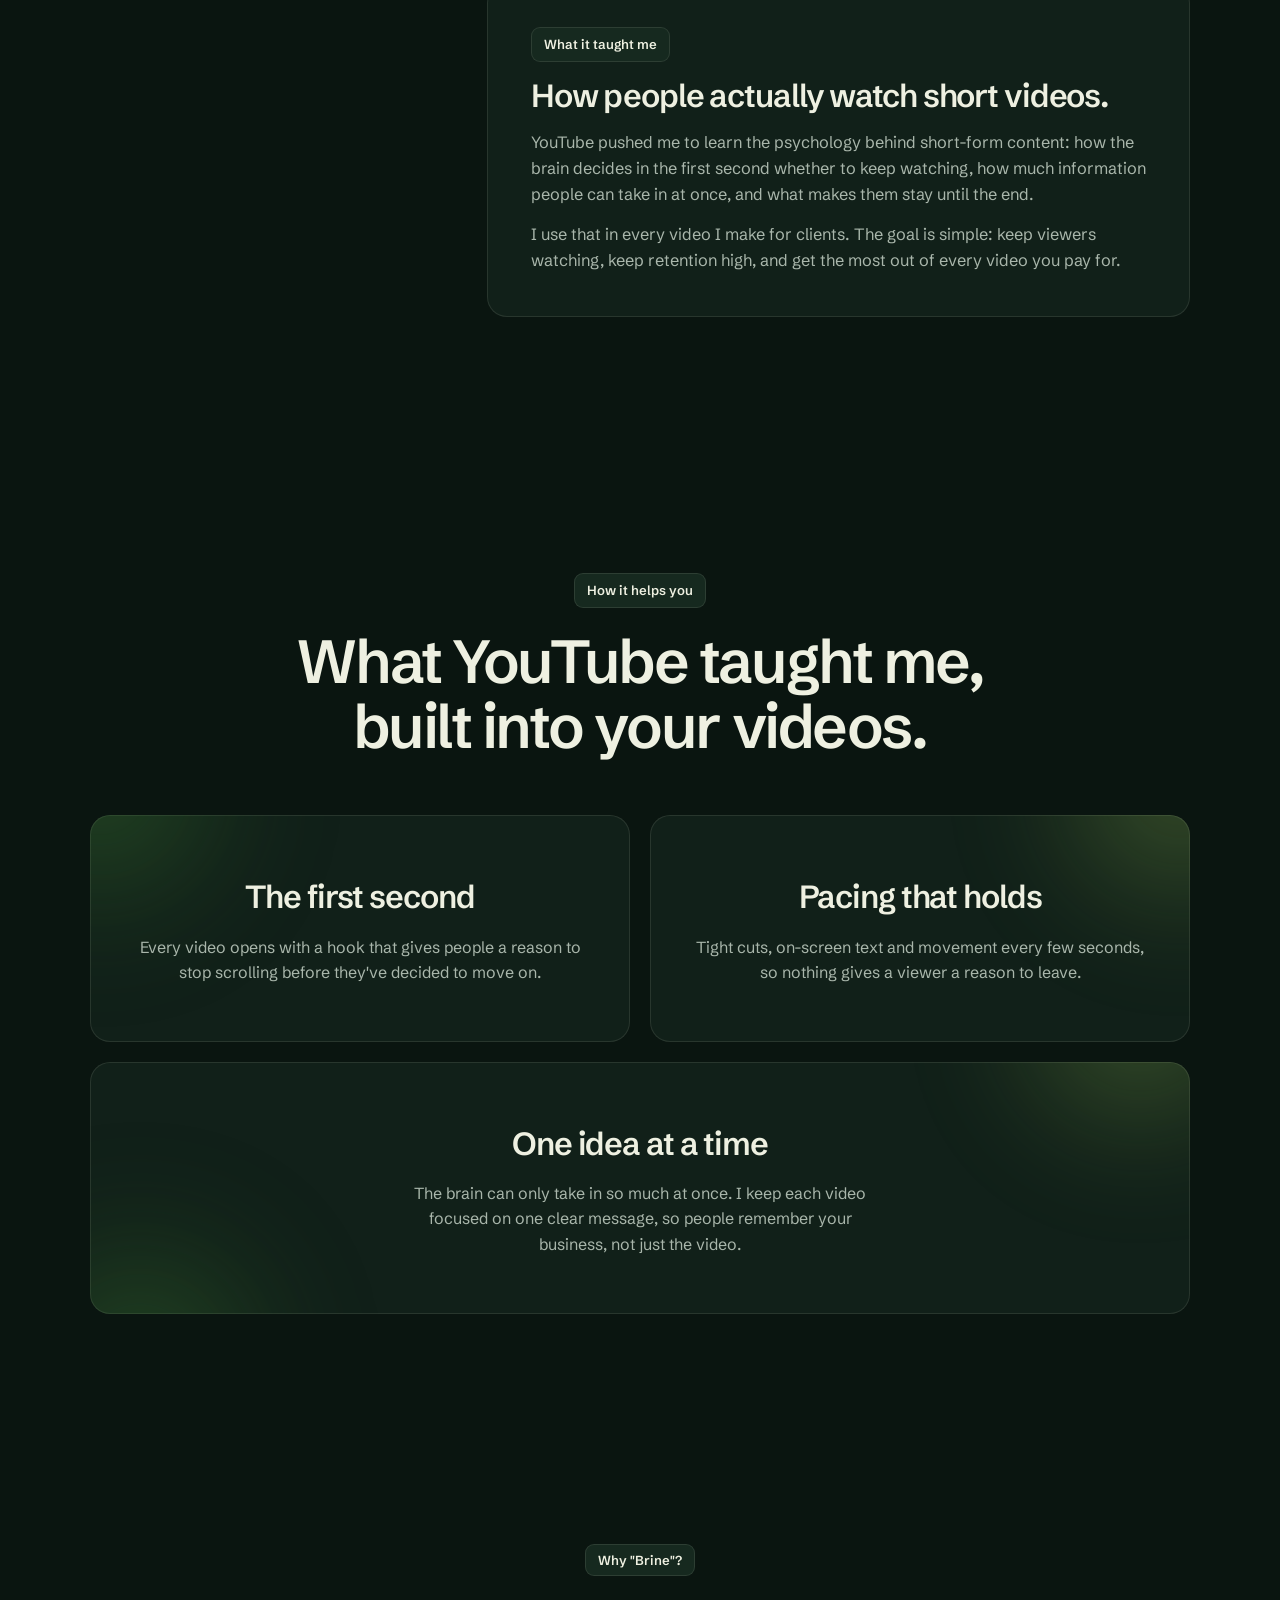
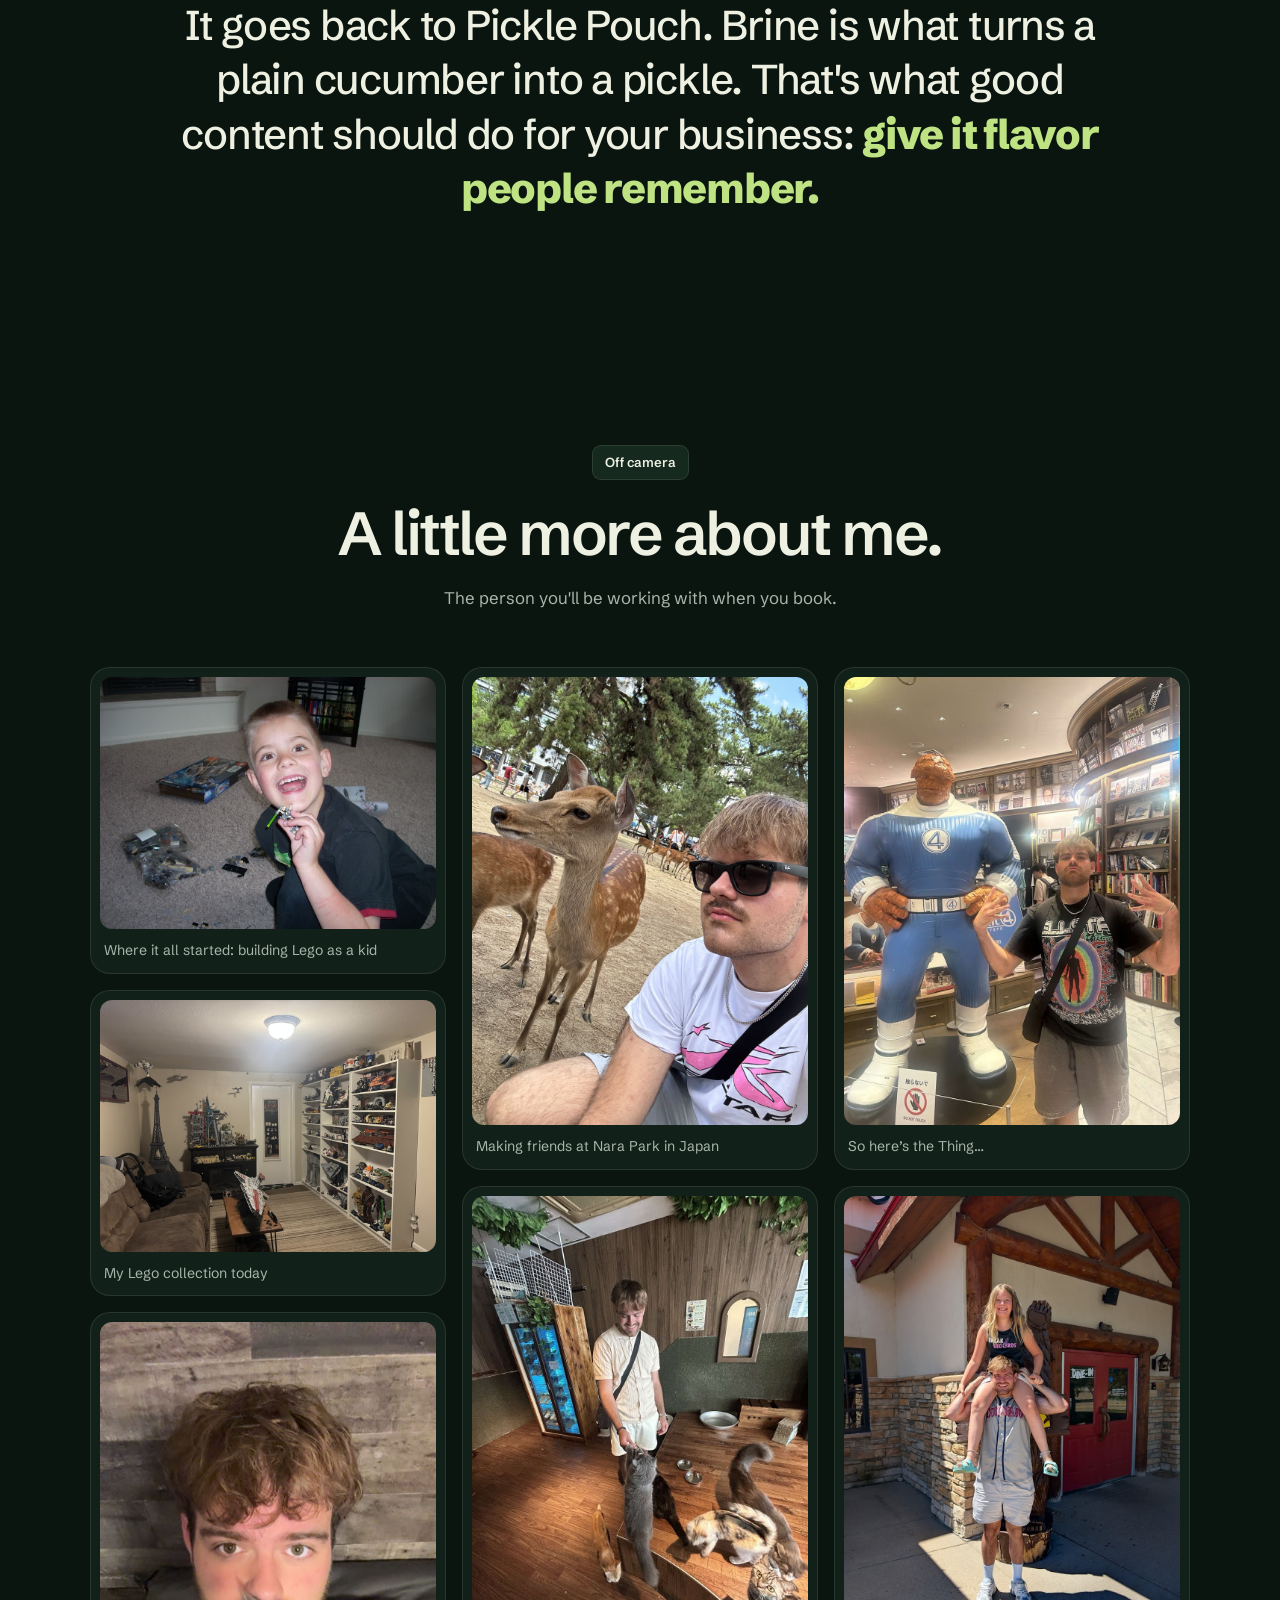
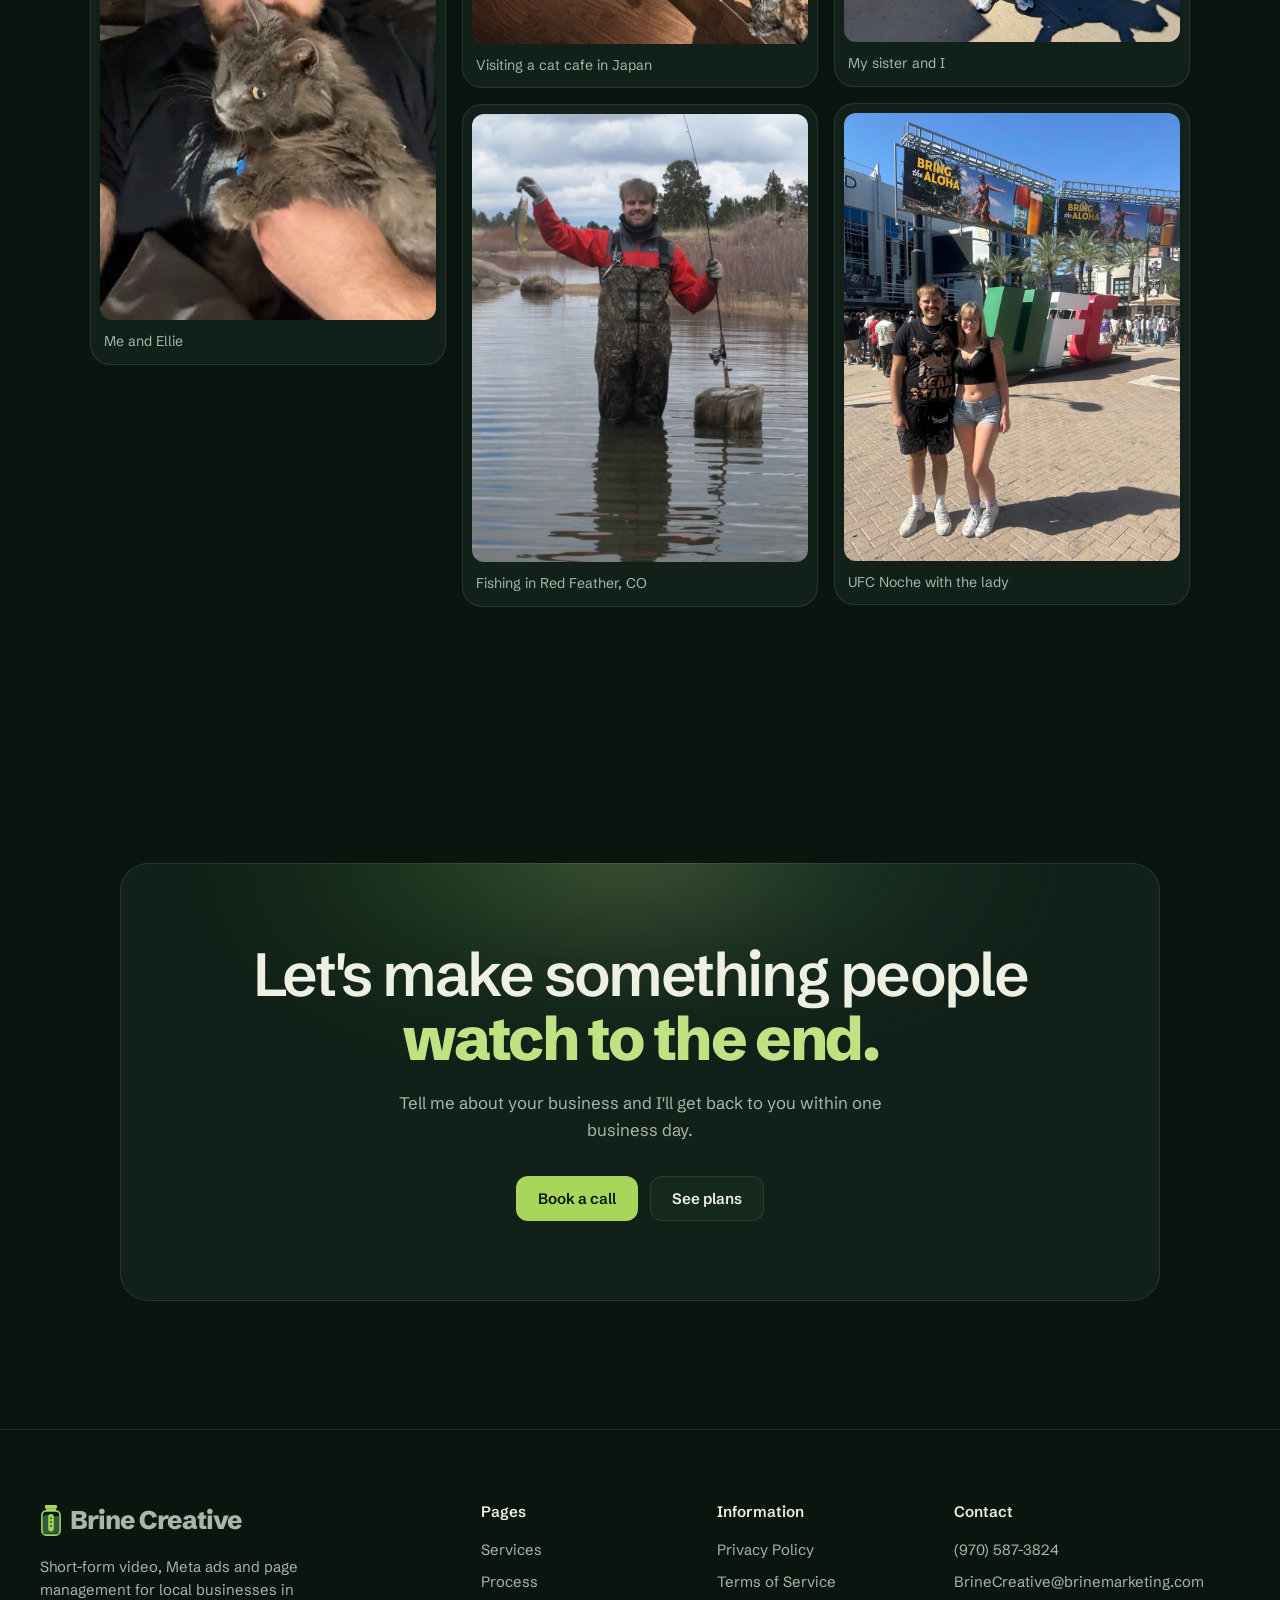
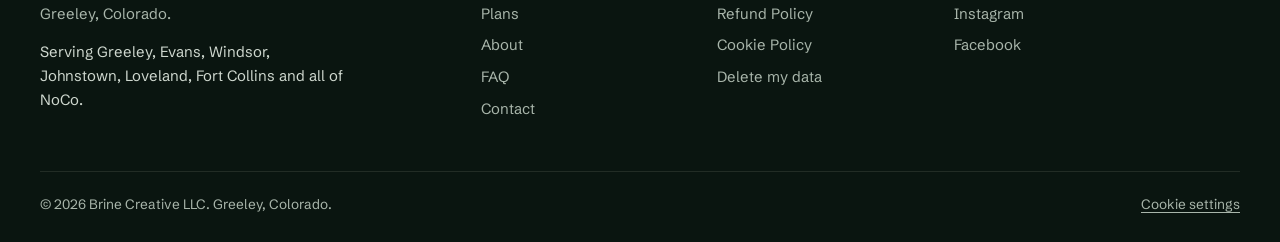
==== commit 54ed2219: "Add files via upload" ====
--- a/about.html
+++ b/about.html
@@ -1,204 +1,204 @@
-<!DOCTYPE html>
-<html lang="en">
-<head>
-<meta charset="UTF-8">
-<meta name="viewport" content="width=device-width, initial-scale=1">
-<title>About Aaron | Brine Creative</title>
-<meta name="description" content="Meet Aaron Legler, the founder of Brine Creative. From building Lego as a kid to growing the Pickle Pouch YouTube channel, here is how Aaron learned to make videos people watch all the way through.">
-<link rel="canonical" href="https://brinemarketing.com/about.html">
-<meta property="og:url" content="https://brinemarketing.com/about.html">
-<meta property="og:title" content="About Aaron | Brine Creative">
-<meta property="og:description" content="From Lego to the Pickle Pouch YouTube channel to Brine Creative.">
-<meta property="og:type" content="website">
-<meta property="og:image" content="https://brinemarketing.com/assets/logo-square.png">
-<meta name="theme-color" content="#0a1510">
-<link rel="icon" href="data:image/svg+xml,<svg xmlns='http://www.w3.org/2000/svg' viewBox='0 0 40 56'><rect x='9' y='0' width='22' height='6' rx='2' fill='%2311241b'/><path d='M6 20 Q14 16 20 19 T35 19 V47 a5 5 0 0 1-5 5 H10 a5 5 0 0 1-5-5 Z' fill='%23a8d65b'/><rect x='3.5' y='10.5' width='33' height='44' rx='8' fill='none' stroke='%2311241b' stroke-width='3'/><rect x='15' y='16' width='10' height='32' rx='5' fill='%2311241b'/></svg>">
-<link rel="apple-touch-icon" href="assets/logo-square.png">
-<link rel="preload" href="assets/fonts/schibsted-grotesk-latin.woff2" as="font" type="font/woff2" crossorigin>
-<link rel="stylesheet" href="home.css?v=21">
-</head>
-<body>
-<a class="skip" href="#main">Skip to content</a>
-
-<svg width="0" height="0" style="position:absolute" aria-hidden="true" focusable="false">
-  <symbol id="jar" viewBox="0 0 40 56">
-    <rect x="9" y="0" width="22" height="6.5" rx="2" fill="currentColor"/>
-    <rect x="11" y="6.5" width="18" height="3" fill="currentColor"/>
-    <path d="M6 20 Q14 16 20 19 T35 19 V47 a5 5 0 0 1-5 5 H10 a5 5 0 0 1-5-5 Z" fill="var(--jar-liquid,#2d5e3e)"/>
-    <rect x="3.5" y="10.5" width="33" height="44" rx="8" fill="none" stroke="currentColor" stroke-width="3"/>
-    <rect x="15" y="16" width="10" height="32" rx="5" fill="currentColor"/>
-    <ellipse cx="20" cy="24" rx="1.3" ry="1.9" fill="var(--jar-ground,#0a1510)"/>
-    <ellipse cx="20" cy="31" rx="1.3" ry="1.9" fill="var(--jar-ground,#0a1510)"/>
-    <ellipse cx="20" cy="38" rx="1.3" ry="1.9" fill="var(--jar-ground,#0a1510)"/>
-  </symbol>
-  <symbol id="plus" viewBox="0 0 24 24"><path d="M12 5v14M5 12h14" fill="none" stroke="currentColor" stroke-width="2" stroke-linecap="round"/></symbol>
-  <symbol id="arrow" viewBox="0 0 24 24"><path d="M5 12h14M13 6l6 6-6 6" fill="none" stroke="currentColor" stroke-width="2" stroke-linecap="round" stroke-linejoin="round"/></symbol>
-  <symbol id="check" viewBox="0 0 24 24"><path d="M5 12.5l4.5 4.5L19 7.5" fill="none" stroke="currentColor" stroke-width="2.2" stroke-linecap="round" stroke-linejoin="round"/></symbol>
-  <symbol id="x" viewBox="0 0 24 24"><path d="M7 7l10 10M17 7L7 17" fill="none" stroke="currentColor" stroke-width="2" stroke-linecap="round"/></symbol>
-  <symbol id="play" viewBox="0 0 24 24"><path d="M8 5.5v13l11-6.5z" fill="currentColor"/></symbol>
-  <symbol id="i-phone" viewBox="0 0 24 24"><g fill="none" stroke="currentColor" stroke-width="1.7" stroke-linecap="round" stroke-linejoin="round"><path d="M5 4h11l-1.5 2.5L16 9H5z"/><path d="M5 4v16"/><path d="M8 13c2-1.5 4 1.5 6 0s4 1.5 5 0"/></g></symbol>
-  <symbol id="i-pen" viewBox="0 0 24 24"><g fill="none" stroke="currentColor" stroke-width="1.7" stroke-linecap="round" stroke-linejoin="round"><path d="M4 20l4-1 11-11-3-3L5 16z"/><path d="M14 7l3 3"/></g></symbol>
-  <symbol id="i-cam" viewBox="0 0 24 24"><g fill="none" stroke="currentColor" stroke-width="1.7" stroke-linejoin="round"><rect x="3" y="7" width="13" height="10" rx="2"/><path d="M16 11l5-3v8l-5-3z"/></g></symbol>
-  <symbol id="i-rocket" viewBox="0 0 24 24"><g fill="none" stroke="currentColor" stroke-width="1.7" stroke-linecap="round" stroke-linejoin="round"><path d="M12 3c4 2 6 6 5 11l-2 3H9l-2-3C6 9 8 5 12 3z"/><circle cx="12" cy="10" r="2"/><path d="M9 17l-2 4M15 17l2 4"/></g></symbol>
-</svg>
-
-<header class="top">
-  <nav class="pill" aria-label="Main">
-    <a class="brand" href="index.html" aria-label="Brine Creative, home"><svg aria-hidden="true"><use href="#jar"/></svg><span aria-hidden="true">Brine</span></a>
-    <div class="links" id="site-nav">
-      <a href="index.html#services">Services</a>
-      <a href="index.html#plans">Plans</a>
-      <a href="about.html" aria-current="page">About</a>
-      <a href="index.html#faq">FAQ</a>
-    </div>
-    <a class="btn btn-lime btn-sm" href="index.html#contact">Book a call</a>
-    <button class="menu-btn" type="button" aria-expanded="false" aria-controls="site-nav">Menu</button>
-  </nav>
-</header>
-
-<main id="main">
-
-  <!-- INTRO -->
-  <section class="hero hero-short" aria-labelledby="about-title">
-    <p class="badge"><span class="dot"></span>About Brine</p>
-    <h1 id="about-title">Hi, I'm Aaron. I've been making things <strong class="hl">my whole life.</strong></h1>
-    <p class="lead">First it was Lego. Then it was YouTube videos. Now it's content for local businesses that people actually watch to the end.</p>
-    <div class="glow" aria-hidden="true"></div>
-  </section>
-
-  <!-- STORY -->
-  <section class="sec story-sec" aria-labelledby="story-title">
-    <div class="story">
-      <figure class="founder story-photo">
-        <!-- To add your photo, replace .founder-ph with: <img src="assets/team/aaron.jpg" alt="Aaron Legler, founder of Brine Creative"> -->
-        <div class="founder-ph" aria-hidden="true"><svg><use href="#jar"/></svg></div>
-        <figcaption><b>Aaron Legler</b>Founder, Brine Creative</figcaption>
-      </figure>
-
-      <div class="chapters">
-        <h2 id="story-title" class="sr-only">My story</h2>
-
-        <article class="chapter">
-          <p class="tag">It started with Lego</p>
-          <h3>My first creative outlet.</h3>
-          <p>Lego was my first passion, and it still is. I've been building since I was a kid, and my collection has only grown. Lego teaches you to picture something before it exists, then put it together one piece at a time until it looks right.</p>
-          <p>That's how I still work. A good video is built the same way: a plan, the right pieces, and a lot of small decisions that add up to something people want to look at.</p>
-        </article>
-
-        <article class="chapter">
-          <p class="tag">Then came Pickle Pouch</p>
-          <h3>Learning video the hard way, on YouTube.</h3>
-          <p>Before Brine, I made videos as a YouTuber under the name <b>Pickle Pouch</b>. On YouTube, nobody owes you their attention. If a video is slow for even a second, people swipe away, and the numbers show you exactly where they left.</p>
-          <p>I spent a lot of time studying those numbers. I filmed, edited, posted, checked where viewers dropped off, and tried again. Doing that over and over is what turned me into an editor.</p>
-        </article>
-
-        <article class="chapter">
-          <p class="tag">What it taught me</p>
-          <h3>How people actually watch short videos.</h3>
-          <p>YouTube pushed me to learn the psychology behind short-form content: how the brain decides in the first second whether to keep watching, how much information people can take in at once, and what makes them stay until the end.</p>
-          <p>I use that in every video I make for clients. The goal is simple: keep viewers watching, keep retention high, and get the most out of every video you pay for.</p>
-        </article>
-      </div>
-    </div>
-  </section>
-
-  <!-- WHAT IT MEANS FOR CLIENTS -->
-  <section class="sec" aria-labelledby="lessons-title">
-    <div class="head">
-      <p class="tag">How it helps you</p>
-      <h2 id="lessons-title">What YouTube taught me, built into your videos.</h2>
-    </div>
-    <div class="svc lessons">
-      <article class="card g-tl">
-        <h3>The first second</h3>
-        <p>Every video opens with a hook that gives people a reason to stop scrolling before they've decided to move on.</p>
-      </article>
-      <article class="card g-tr">
-        <h3>Pacing that holds</h3>
-        <p>Tight cuts, on-screen text and movement every few seconds, so nothing gives a viewer a reason to leave.</p>
-      </article>
-      <article class="card wide g-bl">
-        <h3>One idea at a time</h3>
-        <p>The brain can only take in so much at once. I keep each video focused on one clear message, so people remember your business, not just the video.</p>
-      </article>
-    </div>
-  </section>
-
-  <!-- WHY BRINE -->
-  <section class="statement" aria-labelledby="why-brine-title">
-    <p class="tag" id="why-brine-title">Why "Brine"?</p>
-    <p>It goes back to Pickle Pouch. Brine is what turns a plain cucumber into a pickle. That's what good content should do for your business: <strong class="hl">give it flavor people remember.</strong></p>
-  </section>
-
-  <!-- OFF CAMERA -->
-  <section class="sec" aria-labelledby="life-title">
-    <div class="head">
-      <p class="tag">Off camera</p>
-      <h2 id="life-title">A little more about me.</h2>
-      <p>The person you'll be working with when you book.</p>
-    </div>
-    <!-- To add a photo, copy one figure below, point src at assets/about/your-photo.jpg, and update the alt text and caption. -->
-    <div class="life">
-      <figure class="life-item"><img src="assets/about/lego-kid.jpg" alt="Aaron as a kid, grinning and holding a Lego minifigure next to an open Lego set" width="1000" height="750" loading="lazy"><figcaption>Where it all started: building Lego as a kid</figcaption></figure>
-      <figure class="life-item"><img src="assets/about/lego-collection.jpg" alt="A room with shelves full of built Lego sets" width="1000" height="750" loading="lazy"><figcaption>My Lego collection today</figcaption></figure>
-      <figure class="life-item"><img src="assets/about/cat-selfie.jpg" alt="Aaron holding his gray cat, Ellie" width="715" height="1272" loading="lazy"><figcaption>Me and Ellie</figcaption></figure>
-      <figure class="life-item"><img src="assets/about/aaron-deer.jpg" alt="Aaron taking a selfie next to a deer at Nara Park in Japan" width="900" height="1200" loading="lazy"><figcaption>Making friends at Nara Park in Japan</figcaption></figure>
-      <figure class="life-item"><img src="assets/about/cat-cafe.jpg" alt="Aaron feeding a group of cats at a cat cafe in Japan" width="900" height="1200" loading="lazy"><figcaption>Visiting a cat cafe in Japan</figcaption></figure>
-      <figure class="life-item"><img src="assets/about/fishing.jpg" alt="Aaron standing in a lake in Red Feather, Colorado, holding up a fish he caught" width="900" height="1200" loading="lazy"><figcaption>Fishing in Red Feather, CO</figcaption></figure>
-      <figure class="life-item"><img src="assets/about/thing-statue.jpg" alt="Aaron posing next to a statue of the Thing in a bookstore" width="900" height="1200" loading="lazy"><figcaption>So here&rsquo;s the Thing&hellip;</figcaption></figure>
-      <figure class="life-item"><img src="assets/about/shoulders.jpg" alt="Aaron giving his sister a shoulder ride outside a restaurant" width="900" height="1196" loading="lazy"><figcaption>My sister and I</figcaption></figure>
-      <figure class="life-item"><img src="assets/about/ufc.jpg" alt="Aaron and his girlfriend in front of a giant UFC sign at UFC Noche" width="900" height="1200" loading="lazy"><figcaption>UFC Noche with the lady</figcaption></figure>
-    </div>
-  </section>
-
-  <!-- CTA -->
-  <section class="sec" aria-labelledby="about-cta-title">
-    <div class="cta-box">
-      <div class="glow small" aria-hidden="true"></div>
-      <h2 id="about-cta-title">Let's make something people <strong class="hl">watch to the end.</strong></h2>
-      <p>Tell me about your business and I'll get back to you within one business day.</p>
-      <div class="cta-row">
-        <a class="btn btn-lime" href="index.html#contact">Book a call</a>
-        <a class="btn btn-dark" href="index.html#plans">See plans</a>
-      </div>
-    </div>
-  </section>
-
-</main>
-
-<footer class="foot">
-  <div class="foot-grid">
-    <div class="foot-id">
-      <a class="brand big" href="index.html" aria-label="Brine Creative, home"><svg aria-hidden="true"><use href="#jar"/></svg><span aria-hidden="true">Brine Creative</span></a>
-      <p>Short-form video, Meta ads and page management for local businesses in Greeley, Colorado.</p>
-      <p class="area">Serving Greeley, Evans, Windsor, Johnstown, Loveland, Fort Collins and all of NoCo.</p>
-    </div>
-    <div>
-      <h3>Pages</h3>
-      <a href="index.html#services">Services</a><a href="index.html#process">Process</a><a href="index.html#plans">Plans</a><a href="about.html">About</a><a href="index.html#faq">FAQ</a><a href="index.html#contact">Contact</a>
-    </div>
-    <div>
-      <h3>Information</h3>
-      <a href="privacy.html">Privacy Policy</a><a href="terms.html">Terms of Service</a><a href="refunds.html">Refund Policy</a><a href="cookies.html">Cookie Policy</a><a href="privacy.html#delete">Delete my data</a>
-    </div>
-    <div>
-      <h3>Contact</h3>
-      <a href="tel:+19705873824">(970) 587-3824</a><a href="mailto:BrineCreative@brinemarketing.com">BrineCreative@brinemarketing.com</a><a href="https://www.instagram.com/brinemarketing" rel="noopener">Instagram</a><a href="https://www.facebook.com/share/1FNeeoioZK/" rel="noopener">Facebook</a>
-    </div>
-  </div>
-  <div class="foot-base">
-    <span>&copy; 2026 Brine Creative LLC. Greeley, Colorado.</span>
-    <button class="linkbtn" type="button" data-open-notice>Cookie settings</button>
-  </div>
-</footer>
-
-<aside class="notice" id="cookie-notice" aria-labelledby="notice-title" hidden>
-  <h2 id="notice-title">Cookies</h2>
-  <p>We'd like to use cookies from Google Analytics and Meta to see how people use this site and to measure our ads. They only load if you accept. <a href="cookies.html">Cookie Policy</a></p>
-  <div class="row"><button class="btn btn-lime btn-sm" type="button" data-consent="granted">Accept</button><button class="btn btn-dark btn-sm" type="button" data-consent="denied">Decline</button></div>
-</aside>
-
-<script src="site.js?v=7"></script>
-<script src="home.js?v=13"></script>
-</body>
-</html>
+<!DOCTYPE html>
+<html lang="en">
+<head>
+<meta charset="UTF-8">
+<meta property="og:site_name" content="Brine Creative">
+<meta name="viewport" content="width=device-width, initial-scale=1">
+<title>About Aaron | Brine Creative</title>
+<meta name="description" content="Meet Aaron Legler, the founder of Brine Creative. From building Lego as a kid to growing the Pickle Pouch YouTube channel, here is how Aaron learned to make videos people watch all the way through.">
+<link rel="canonical" href="https://brinemarketing.com/about.html">
+<meta property="og:url" content="https://brinemarketing.com/about.html">
+<meta property="og:title" content="About Aaron | Brine Creative">
+<meta property="og:description" content="From Lego to the Pickle Pouch YouTube channel to Brine Creative.">
+<meta property="og:type" content="website">
+<meta property="og:image" content="https://brinemarketing.com/assets/logo-square.png">
+<meta name="theme-color" content="#0a1510">
+<link rel="icon" href="data:image/svg+xml,<svg xmlns='http://www.w3.org/2000/svg' viewBox='0 0 40 56'><rect x='9' y='0' width='22' height='6' rx='2' fill='%2311241b'/><path d='M6 20 Q14 16 20 19 T35 19 V47 a5 5 0 0 1-5 5 H10 a5 5 0 0 1-5-5 Z' fill='%23a8d65b'/><rect x='3.5' y='10.5' width='33' height='44' rx='8' fill='none' stroke='%2311241b' stroke-width='3'/><rect x='15' y='16' width='10' height='32' rx='5' fill='%2311241b'/></svg>">
+<link rel="apple-touch-icon" href="assets/logo-square.png">
+<link rel="preload" href="assets/fonts/schibsted-grotesk-latin.woff2" as="font" type="font/woff2" crossorigin>
+<link rel="stylesheet" href="home.css?v=24">
+</head>
+<body>
+<a class="skip" href="#main">Skip to content</a>
+
+<svg width="0" height="0" style="position:absolute" aria-hidden="true" focusable="false">
+  <symbol id="jar" viewBox="0 0 40 56">
+    <rect x="9" y="0" width="22" height="6.5" rx="2" fill="currentColor"/>
+    <rect x="11" y="6.5" width="18" height="3" fill="currentColor"/>
+    <path d="M6 20 Q14 16 20 19 T35 19 V47 a5 5 0 0 1-5 5 H10 a5 5 0 0 1-5-5 Z" fill="var(--jar-liquid,#2d5e3e)"/>
+    <rect x="3.5" y="10.5" width="33" height="44" rx="8" fill="none" stroke="currentColor" stroke-width="3"/>
+    <rect x="15" y="16" width="10" height="32" rx="5" fill="currentColor"/>
+    <ellipse cx="20" cy="24" rx="1.3" ry="1.9" fill="var(--jar-ground,#0a1510)"/>
+    <ellipse cx="20" cy="31" rx="1.3" ry="1.9" fill="var(--jar-ground,#0a1510)"/>
+    <ellipse cx="20" cy="38" rx="1.3" ry="1.9" fill="var(--jar-ground,#0a1510)"/>
+  </symbol>
+  <symbol id="plus" viewBox="0 0 24 24"><path d="M12 5v14M5 12h14" fill="none" stroke="currentColor" stroke-width="2" stroke-linecap="round"/></symbol>
+  <symbol id="arrow" viewBox="0 0 24 24"><path d="M5 12h14M13 6l6 6-6 6" fill="none" stroke="currentColor" stroke-width="2" stroke-linecap="round" stroke-linejoin="round"/></symbol>
+  <symbol id="check" viewBox="0 0 24 24"><path d="M5 12.5l4.5 4.5L19 7.5" fill="none" stroke="currentColor" stroke-width="2.2" stroke-linecap="round" stroke-linejoin="round"/></symbol>
+  <symbol id="x" viewBox="0 0 24 24"><path d="M7 7l10 10M17 7L7 17" fill="none" stroke="currentColor" stroke-width="2" stroke-linecap="round"/></symbol>
+  <symbol id="play" viewBox="0 0 24 24"><path d="M8 5.5v13l11-6.5z" fill="currentColor"/></symbol>
+  <symbol id="i-phone" viewBox="0 0 24 24"><g fill="none" stroke="currentColor" stroke-width="1.7" stroke-linecap="round" stroke-linejoin="round"><path d="M5 4h11l-1.5 2.5L16 9H5z"/><path d="M5 4v16"/><path d="M8 13c2-1.5 4 1.5 6 0s4 1.5 5 0"/></g></symbol>
+  <symbol id="i-pen" viewBox="0 0 24 24"><g fill="none" stroke="currentColor" stroke-width="1.7" stroke-linecap="round" stroke-linejoin="round"><path d="M4 20l4-1 11-11-3-3L5 16z"/><path d="M14 7l3 3"/></g></symbol>
+  <symbol id="i-cam" viewBox="0 0 24 24"><g fill="none" stroke="currentColor" stroke-width="1.7" stroke-linejoin="round"><rect x="3" y="7" width="13" height="10" rx="2"/><path d="M16 11l5-3v8l-5-3z"/></g></symbol>
+  <symbol id="i-rocket" viewBox="0 0 24 24"><g fill="none" stroke="currentColor" stroke-width="1.7" stroke-linecap="round" stroke-linejoin="round"><path d="M12 3c4 2 6 6 5 11l-2 3H9l-2-3C6 9 8 5 12 3z"/><circle cx="12" cy="10" r="2"/><path d="M9 17l-2 4M15 17l2 4"/></g></symbol>
+</svg>
+
+<header class="top">
+  <nav class="pill" aria-label="Main">
+    <a class="brand" href="index.html" aria-label="Brine Creative, home"><svg aria-hidden="true"><use href="#jar"/></svg><span aria-hidden="true">Brine</span></a>
+    <div class="links" id="site-nav">
+      <a href="index.html#services">Services</a>
+      <a href="index.html#plans">Plans</a>
+      <a href="about.html" aria-current="page">About</a>
+      <a href="index.html#faq">FAQ</a>
+    </div>
+    <a class="btn btn-lime btn-sm" href="index.html#contact">Book a call</a>
+    <button class="menu-btn" type="button" aria-expanded="false" aria-controls="site-nav">Menu</button>
+  </nav>
+</header>
+
+<main id="main">
+
+  <!-- INTRO -->
+  <section class="hero hero-short" aria-labelledby="about-title">
+    <p class="badge"><span class="dot"></span>About Brine</p>
+    <h1 id="about-title">Hi, I'm Aaron. I've been making things <strong class="hl">my whole life.</strong></h1>
+    <p class="lead">First it was Lego. Then it was YouTube videos. Now it's content for local businesses that people actually watch to the end.</p>
+    <div class="glow" aria-hidden="true"></div>
+  </section>
+
+  <!-- STORY -->
+  <section class="sec story-sec" aria-labelledby="story-title">
+    <div class="story">
+      <figure class="founder story-photo">
+        <img src="assets/team/aaron.jpg" alt="Aaron Legler, founder of Brine Creative" width="768" height="1024" loading="lazy">
+        <figcaption><b>Aaron Legler</b>Founder, Brine Creative</figcaption>
+      </figure>
+
+      <div class="chapters">
+        <h2 id="story-title" class="sr-only">My story</h2>
+
+        <article class="chapter">
+          <p class="tag">It started with Lego</p>
+          <h3>My first creative outlet.</h3>
+          <p>Lego was my first passion, and it still is. I've been building since I was a kid, and my collection has only grown. Lego teaches you to picture something before it exists, then put it together one piece at a time until it looks right.</p>
+          <p>That's how I still work. A good video is built the same way: a plan, the right pieces, and a lot of small decisions that add up to something people want to look at.</p>
+        </article>
+
+        <article class="chapter">
+          <p class="tag">Then came Pickle Pouch</p>
+          <h3>Learning video the hard way, on YouTube.</h3>
+          <p>Before Brine, I made videos as a YouTuber under the name <b>Pickle Pouch</b>. On YouTube, nobody owes you their attention. If a video is slow for even a second, people swipe away, and the numbers show you exactly where they left.</p>
+          <p>I spent a lot of time studying those numbers. I filmed, edited, posted, checked where viewers dropped off, and tried again. Doing that over and over is what turned me into an editor.</p>
+        </article>
+
+        <article class="chapter">
+          <p class="tag">What it taught me</p>
+          <h3>How people actually watch short videos.</h3>
+          <p>YouTube pushed me to learn the psychology behind short-form content: how the brain decides in the first second whether to keep watching, how much information people can take in at once, and what makes them stay until the end.</p>
+          <p>I use that in every video I make for clients. The goal is simple: keep viewers watching, keep retention high, and get the most out of every video you pay for.</p>
+        </article>
+      </div>
+    </div>
+  </section>
+
+  <!-- WHAT IT MEANS FOR CLIENTS -->
+  <section class="sec" aria-labelledby="lessons-title">
+    <div class="head">
+      <p class="tag">How it helps you</p>
+      <h2 id="lessons-title">What YouTube taught me, built into your videos.</h2>
+    </div>
+    <div class="svc lessons">
+      <article class="card g-tl">
+        <h3>The first second</h3>
+        <p>Every video opens with a hook that gives people a reason to stop scrolling before they've decided to move on.</p>
+      </article>
+      <article class="card g-tr">
+        <h3>Pacing that holds</h3>
+        <p>Tight cuts, on-screen text and movement every few seconds, so nothing gives a viewer a reason to leave.</p>
+      </article>
+      <article class="card wide g-bl">
+        <h3>One idea at a time</h3>
+        <p>The brain can only take in so much at once. I keep each video focused on one clear message, so people remember your business, not just the video.</p>
+      </article>
+    </div>
+  </section>
+
+  <!-- WHY BRINE -->
+  <section class="statement" aria-labelledby="why-brine-title">
+    <p class="tag" id="why-brine-title">Why "Brine"?</p>
+    <p>It goes back to Pickle Pouch. Brine is what turns a plain cucumber into a pickle. That's what good content should do for your business: <strong class="hl">give it flavor people remember.</strong></p>
+  </section>
+
+  <!-- OFF CAMERA -->
+  <section class="sec" aria-labelledby="life-title">
+    <div class="head">
+      <p class="tag">Off camera</p>
+      <h2 id="life-title">A little more about me.</h2>
+      <p>The person you'll be working with when you book.</p>
+    </div>
+    <!-- To add a photo, copy one figure below, point src at assets/about/your-photo.jpg, and update the alt text and caption. -->
+    <div class="life">
+      <figure class="life-item"><img src="assets/about/lego-kid.jpg" alt="Aaron as a kid, grinning and holding a Lego minifigure next to an open Lego set" width="1000" height="750" loading="lazy"><figcaption>Where it all started: building Lego as a kid</figcaption></figure>
+      <figure class="life-item"><img src="assets/about/lego-collection.jpg" alt="A room with shelves full of built Lego sets" width="1000" height="750" loading="lazy"><figcaption>My Lego collection today</figcaption></figure>
+      <figure class="life-item"><img src="assets/about/cat-selfie.jpg" alt="Aaron holding his gray cat, Ellie" width="715" height="1272" loading="lazy"><figcaption>Me and Ellie</figcaption></figure>
+      <figure class="life-item"><img src="assets/about/aaron-deer.jpg" alt="Aaron taking a selfie next to a deer at Nara Park in Japan" width="900" height="1200" loading="lazy"><figcaption>Making friends at Nara Park in Japan</figcaption></figure>
+      <figure class="life-item"><img src="assets/about/cat-cafe.jpg" alt="Aaron feeding a group of cats at a cat cafe in Japan" width="900" height="1200" loading="lazy"><figcaption>Visiting a cat cafe in Japan</figcaption></figure>
+      <figure class="life-item"><img src="assets/about/fishing.jpg" alt="Aaron standing in a lake in Red Feather, Colorado, holding up a fish he caught" width="900" height="1200" loading="lazy"><figcaption>Fishing in Red Feather, CO</figcaption></figure>
+      <figure class="life-item"><img src="assets/about/thing-statue.jpg" alt="Aaron posing next to a statue of the Thing in a bookstore" width="900" height="1200" loading="lazy"><figcaption>So here&rsquo;s the Thing&hellip;</figcaption></figure>
+      <figure class="life-item"><img src="assets/about/shoulders.jpg" alt="Aaron giving his sister a shoulder ride outside a restaurant" width="900" height="1196" loading="lazy"><figcaption>My sister and I</figcaption></figure>
+      <figure class="life-item"><img src="assets/about/ufc.jpg" alt="Aaron and his girlfriend in front of a giant UFC sign at UFC Noche" width="900" height="1200" loading="lazy"><figcaption>UFC Noche with the lady</figcaption></figure>
+    </div>
+  </section>
+
+  <!-- CTA -->
+  <section class="sec" aria-labelledby="about-cta-title">
+    <div class="cta-box">
+      <div class="glow small" aria-hidden="true"></div>
+      <h2 id="about-cta-title">Let's make something people <strong class="hl">watch to the end.</strong></h2>
+      <p>Tell me about your business and I'll get back to you within one business day.</p>
+      <div class="cta-row">
+        <a class="btn btn-lime" href="index.html#contact">Book a call</a>
+        <a class="btn btn-dark" href="index.html#plans">See plans</a>
+      </div>
+    </div>
+  </section>
+
+</main>
+
+<footer class="foot">
+  <div class="foot-grid">
+    <div class="foot-id">
+      <a class="brand big" href="index.html" aria-label="Brine Creative, home"><svg aria-hidden="true"><use href="#jar"/></svg><span aria-hidden="true">Brine Creative</span></a>
+      <p>Short-form video, Meta ads and page management for local businesses in Greeley, Colorado.</p>
+      <p class="area">Serving Greeley, Evans, Windsor, Johnstown, Loveland, Fort Collins and all of NoCo.</p>
+    </div>
+    <div>
+      <h3>Pages</h3>
+      <a href="index.html#services">Services</a><a href="index.html#process">Process</a><a href="index.html#plans">Plans</a><a href="about.html">About</a><a href="index.html#faq">FAQ</a><a href="index.html#contact">Contact</a>
+    </div>
+    <div>
+      <h3>Information</h3>
+      <a href="privacy.html">Privacy Policy</a><a href="terms.html">Terms of Service</a><a href="refunds.html">Refund Policy</a><a href="cookies.html">Cookie Policy</a><a href="privacy.html#delete">Delete my data</a>
+    </div>
+    <div>
+      <h3>Contact</h3>
+      <a href="tel:+19705873824">(970) 587-3824</a><a href="mailto:BrineCreative@brinemarketing.com">BrineCreative@brinemarketing.com</a><a href="https://www.instagram.com/brinemarketing" rel="noopener">Instagram</a><a href="https://www.facebook.com/share/1FNeeoioZK/" rel="noopener">Facebook</a>
+    </div>
+  </div>
+  <div class="foot-base">
+    <span>&copy; 2026 Brine Creative LLC. Greeley, Colorado.</span>
+    <button class="linkbtn" type="button" data-open-notice>Cookie settings</button>
+  </div>
+</footer>
+
+<aside class="notice" id="cookie-notice" aria-labelledby="notice-title" hidden>
+  <h2 id="notice-title">Cookies</h2>
+  <p>We'd like to use cookies from Google Analytics and Meta to see how people use this site and to measure our ads. They only load if you accept. <a href="cookies.html">Cookie Policy</a></p>
+  <div class="row"><button class="btn btn-lime btn-sm" type="button" data-consent="granted">Accept</button><button class="btn btn-dark btn-sm" type="button" data-consent="denied">Decline</button></div>
+</aside>
+
+<script src="site.js?v=10"></script>
+<script src="home.js?v=13"></script>
+</body>
+</html>
--- a/home.css
+++ b/home.css
@@ -1,299 +1,327 @@
-/* Brine Creative home page: dark agency layout (pill nav, glowing hero, rounded cards,
-   comparison, steps, pricing, FAQ, CTA box) in the Brine pickle palette.
-   Fonts are self-hosted under the SIL Open Font License (see assets/fonts/OFL-*.txt). */
-
-@font-face{font-family:"Schibsted Grotesk";src:url("assets/fonts/schibsted-grotesk-latin.woff2") format("woff2");font-weight:400 900;font-style:normal;font-display:swap}
-
-:root{
-  --bg:#0a1510;
-  --card:#112019;
-  --card-2:#16291f;
-  --line:rgba(238,240,225,.1);
-  --text:#eef0e1;
-  --muted:#a9b6ab;
-  --lime:#a8d65b;
-  --lime-2:#bfe383;
-  --brine:#2d5e3e;
-  --pickle:#3f7d32;
-  --ink:#0a1510;
-  --sans:"Schibsted Grotesk",system-ui,-apple-system,"Segoe UI",sans-serif;
-  --serif:"Source Serif 4",Georgia,"Times New Roman",serif;
-  --r:20px;
-  --ease:cubic-bezier(.16,1,.3,1);
-}
-
-*,*::before,*::after{box-sizing:border-box}
-html{-webkit-text-size-adjust:100%;scroll-padding-top:100px}
-@media (prefers-reduced-motion:no-preference){html{scroll-behavior:smooth}}
-body{margin:0;background:var(--bg);color:var(--text);font-family:var(--sans);font-size:1rem;line-height:1.6;-webkit-font-smoothing:antialiased}
-h1,h2,h3,p,ul,ol,figure{margin:0}
-ul,ol{padding:0;list-style:none}
-img,svg,video{display:block;max-width:100%}
-a{color:inherit}
-.hl{font-weight:800;color:var(--lime-2)}
-::selection{background:var(--lime);color:var(--ink)}
-:focus-visible{outline:2px solid var(--lime);outline-offset:3px;border-radius:6px}
-.skip{position:absolute;left:16px;top:-100px;z-index:100;background:var(--lime);color:var(--ink);padding:10px 16px;border-radius:10px;font-weight:700}
-.skip:focus{top:12px}
-.sr-only{position:absolute;width:1px;height:1px;padding:0;margin:-1px;overflow:hidden;clip:rect(0,0,0,0);white-space:nowrap;border:0}
-
-/* ---------- Buttons ---------- */
-.btn{display:inline-flex;align-items:center;justify-content:center;gap:8px;font:600 .95rem/1 var(--sans);text-decoration:none;padding:15px 22px;border-radius:12px;border:0;cursor:pointer;transition:transform .2s var(--ease),background-color .2s,box-shadow .2s}
-.btn:hover{transform:translateY(-1px)}
-.btn svg{width:16px;height:16px}
-.btn-lime{background:var(--lime);color:var(--ink)}
-.btn-lime:hover{background:var(--lime-2)}
-.btn-dark{background:var(--card-2);color:var(--text);box-shadow:inset 0 0 0 1px var(--line)}
-.btn-dark:hover{background:#1d3427}
-.btn-sm{padding:11px 16px;font-size:.88rem;border-radius:10px}
-.btn[disabled]{opacity:.55;cursor:wait;transform:none}
-
-/* ---------- Pill nav ---------- */
-.top{position:fixed;top:14px;left:0;right:0;z-index:50;display:flex;justify-content:center;padding:0 12px;pointer-events:none}
-.pill{pointer-events:auto;position:relative;display:flex;align-items:center;gap:6px;padding:7px 7px 7px 16px;border-radius:16px;background:rgba(17,32,25,.78);backdrop-filter:blur(14px);-webkit-backdrop-filter:blur(14px);box-shadow:inset 0 0 0 1px var(--line),0 10px 30px -12px rgba(0,0,0,.6)}
-.brand{display:flex;align-items:center;gap:8px;text-decoration:none;font-weight:800;font-size:1.15rem;letter-spacing:-.04em;margin-right:14px;color:var(--text);--jar-liquid:#2d5e3e}
-.brand svg{width:17px;height:24px;color:var(--lime)}
-.links{display:flex;gap:2px}
-.links a{text-decoration:none;font-size:.9rem;font-weight:500;color:var(--muted);padding:9px 12px;border-radius:10px;transition:color .2s,background-color .2s}
-.links a:hover{color:var(--text);background:rgba(238,240,225,.06)}
-.pill .btn{margin-left:8px}
-.menu-btn{display:none;font:600 .88rem/1 var(--sans);background:var(--card-2);color:var(--text);border:0;border-radius:10px;padding:11px 14px;margin-left:6px;cursor:pointer;box-shadow:inset 0 0 0 1px var(--line)}
-
-/* ---------- Hero ---------- */
-.hero{position:relative;overflow:hidden;min-height:100vh;min-height:100svh;display:flex;flex-direction:column;align-items:center;text-align:center;padding:170px 20px 260px}
-.badge{display:inline-flex;align-items:center;gap:10px;font-size:.85rem;font-weight:500;color:var(--muted);padding:8px 14px;border-radius:999px;background:var(--card);box-shadow:inset 0 0 0 1px var(--line)}
-.dot{width:8px;height:8px;border-radius:50%;background:var(--lime)}
-.hero h1{margin-top:26px;max-width:15ch;font-weight:600;font-size:clamp(2.7rem,6.6vw,5.6rem);line-height:1.02;letter-spacing:-.045em}
-.lead{margin-top:22px;max-width:56ch;color:var(--muted);font-size:1.1rem}
-.cta-row{display:flex;flex-wrap:wrap;justify-content:center;gap:12px;margin-top:32px}
-.glow{position:absolute;left:50%;bottom:-120px;width:min(980px,120vw);height:440px;transform:translateX(-50%);pointer-events:none;z-index:-1;filter:blur(70px);opacity:.9;
-  background:radial-gradient(30% 45% at 50% 55%,rgba(191,227,131,.9),transparent 70%),radial-gradient(35% 50% at 32% 60%,rgba(63,125,50,.95),transparent 70%),radial-gradient(35% 50% at 68% 60%,rgba(45,94,62,.95),transparent 70%)}
-.hero>*:not(.glow){position:relative}
-@media (prefers-reduced-motion:no-preference){.glow{animation:breathe 9s ease-in-out infinite}}
-@keyframes breathe{50%{opacity:.65;transform:translateX(-50%) scale(1.08)}}
-
-/* ---------- Strip ---------- */
-.strip{padding:10px 0 30px;text-align:center}
-.strip>p{font-size:.9rem;color:var(--muted)}
-.marquee{margin-top:22px;overflow:hidden;-webkit-mask-image:linear-gradient(90deg,transparent,#000 15%,#000 85%,transparent);mask-image:linear-gradient(90deg,transparent,#000 15%,#000 85%,transparent)}
-.marquee-track{display:flex;width:max-content;gap:56px;padding-right:56px;font-size:1.4rem;font-weight:700;letter-spacing:-.03em;color:#cfd8cf}
-@media (prefers-reduced-motion:no-preference){.marquee-track{animation:slide 40s linear infinite}}
-@keyframes slide{to{transform:translateX(-50%)}}
-
-/* ---------- Sections ---------- */
-.sec{padding:clamp(80px,10vw,130px) 20px}
-.head{max-width:760px;margin:0 auto 56px;text-align:center}
-.tag{display:inline-block;font-size:.82rem;font-weight:600;padding:7px 13px;border-radius:9px;background:var(--card-2);box-shadow:inset 0 0 0 1px var(--line);margin-bottom:22px}
-.head h2,.cta-box h2{font-weight:600;font-size:clamp(2.2rem,4.8vw,3.8rem);line-height:1.06;letter-spacing:-.04em}
-.head p:not(.tag){margin:18px auto 0;max-width:54ch;color:var(--muted);font-size:1.05rem}
-.card{position:relative;overflow:hidden;border-radius:var(--r);background:var(--card);box-shadow:inset 0 0 0 1px var(--line)}
-
-/* Our work */
-.reels{display:grid;grid-template-columns:repeat(3,1fr);gap:20px;max-width:940px;margin:0 auto}
-.reel{padding:12px;border-radius:var(--r);background:var(--card);box-shadow:inset 0 0 0 1px var(--line)}
-.reel-ph,.reel video{aspect-ratio:9/16;width:100%;border-radius:12px;object-fit:cover;background:var(--card-2)}
-.reel-ph{display:grid;place-items:center;background:radial-gradient(120% 70% at 50% 110%,rgba(168,214,91,.35),transparent 60%),linear-gradient(170deg,var(--brine),#12261a 70%)}
-.reel-play{width:64px;height:64px;padding:20px 18px 20px 22px;border-radius:50%;background:var(--lime);color:var(--ink)}
-.reel figcaption{padding:14px 6px 4px;font-size:.92rem;color:var(--muted)}
-.reel figcaption b{display:block;color:var(--text);font-weight:600}
-
-/* Statement */
-.statement{max-width:1000px;margin:0 auto;padding:clamp(60px,8vw,110px) 20px;text-align:center}
-.statement p{font-size:clamp(1.6rem,3.3vw,2.6rem);font-weight:500;line-height:1.3;letter-spacing:-.03em}
-.statement .btn{margin-top:34px}
-
-/* Services */
-.svc{display:grid;grid-template-columns:1fr 1fr;gap:20px;max-width:1100px;margin:0 auto}
-.svc .card{padding:clamp(36px,5vw,56px) clamp(24px,4vw,44px);text-align:center}
-.svc .wide{grid-column:span 2}
-.svc .card::before{content:"";position:absolute;width:340px;height:340px;border-radius:50%;filter:blur(60px);opacity:.55;pointer-events:none;background:radial-gradient(circle,var(--pickle),transparent 65%)}
-.g-tl::before{top:-200px;left:-160px}
-.g-tr::before{top:-200px;right:-160px;background:radial-gradient(circle,var(--lime),transparent 65%)!important;opacity:.35!important}
-.g-bl::before{bottom:-220px;left:-120px}
-.g-bl::after{content:"";position:absolute;width:340px;height:340px;border-radius:50%;filter:blur(60px);opacity:.35;pointer-events:none;top:-220px;right:-120px;background:radial-gradient(circle,var(--lime),transparent 65%)}
-.svc h3{position:relative;font-weight:600;font-size:clamp(1.7rem,3vw,2.4rem);letter-spacing:-.035em}
-.svc p{position:relative;margin:12px auto 0;max-width:46ch;color:var(--muted)}
-.svc ul{position:relative;display:flex;flex-wrap:wrap;justify-content:center;gap:8px;margin-top:24px}
-.svc li{font-size:.85rem;font-weight:500;padding:7px 12px;border-radius:999px;background:rgba(238,240,225,.05);box-shadow:inset 0 0 0 1px var(--line)}
-
-/* Comparison */
-.compare{display:grid;grid-template-columns:1fr 1fr;gap:20px;max-width:920px;margin:0 auto}
-.compare .col{padding:36px 32px;border-radius:var(--r)}
-.compare h3{display:flex;align-items:center;gap:10px;font-weight:600;font-size:1.5rem;letter-spacing:-.03em;margin-bottom:22px}
-.compare li{display:flex;gap:12px;align-items:flex-start;padding:10px 0;font-size:1rem}
-.compare li svg{width:20px;height:20px;flex:none;margin-top:2px}
-.them{color:var(--muted)}
-.them h3{color:var(--muted)}
-.us{position:relative;overflow:hidden;background:linear-gradient(160deg,rgba(63,125,50,.35),var(--card) 55%);box-shadow:inset 0 0 0 1px rgba(168,214,91,.35)}
-.us li svg{color:var(--lime)}
-.us-jar{width:20px;height:28px;color:var(--lime);--jar-liquid:#2d5e3e;--jar-ground:#16291f}
-
-/* Process */
-.steps{display:grid;grid-template-columns:repeat(4,1fr);gap:28px;max-width:1140px;margin:0 auto;text-align:center}
-.ico{display:block;margin:0 auto 18px;color:var(--lime)}
-.ico svg{width:38px;height:38px;margin:0 auto}
-.steps h3{font-weight:600;font-size:1.3rem;letter-spacing:-.025em}
-.steps p{margin-top:8px;color:var(--muted);font-size:.98rem}
-
-/* Plans */
-.plans{display:grid;grid-template-columns:repeat(4,1fr);gap:16px;max-width:1200px;margin:0 auto;align-items:stretch}
-.plan{position:relative;display:flex;flex-direction:column;padding:30px 26px;border-radius:var(--r);background:var(--card);box-shadow:inset 0 0 0 1px var(--line)}
-.plan.hot{background:linear-gradient(180deg,rgba(168,214,91,.14),var(--card) 45%);box-shadow:inset 0 0 0 1.5px var(--lime)}
-.flag{position:absolute;top:18px;right:18px;font-size:.75rem;font-weight:700;color:var(--ink);background:var(--lime);padding:5px 10px;border-radius:999px}
-.plan h3{font-weight:600;font-size:1.25rem;letter-spacing:-.02em}
-.plan .sub{margin-top:4px;font-size:.9rem;color:var(--muted)}
-.plan .price{margin-top:22px;font-weight:700;font-size:2.6rem;line-height:1;letter-spacing:-.045em}
-.plan .price small{font-size:.95rem;font-weight:500;letter-spacing:0;color:var(--muted)}
-.plan .per{margin-top:8px;font-size:.88rem;font-weight:600;color:var(--lime-2)}
-.plan .btn{margin:24px 0 22px;width:100%}
-.plan ul{display:grid;gap:10px;font-size:.93rem;color:#d3dbd3}
-.plan li{display:flex;gap:10px;align-items:flex-start}
-.plan li svg{width:18px;height:18px;flex:none;margin-top:2px;color:var(--lime)}
-.addons{max-width:1200px;margin:28px auto 0}
-.addons-title{font-weight:600;font-size:1.6rem;letter-spacing:-.02em;margin-bottom:14px}
-.addons-title span{font-size:.92rem;font-weight:500;color:var(--muted);margin-left:6px}
-.addon-grid{display:grid;grid-template-columns:repeat(4,1fr);gap:16px}
-.addon{display:flex;flex-direction:column;padding:24px 22px;border-radius:var(--r);background:var(--card);box-shadow:inset 0 0 0 1px var(--line)}
-.addon h4{margin:0;font-weight:600;font-size:1.25rem;line-height:1.25;letter-spacing:-.02em}
-.addon-desc{margin-top:8px;color:var(--muted);font-size:.92rem;flex:1}
-.addon-price{margin-top:18px;font-weight:700;font-size:1.8rem;letter-spacing:-.04em;white-space:nowrap}
-.addon-price small{font-size:.85rem;font-weight:500;letter-spacing:0;color:var(--muted)}
-.addon .btn{margin-top:14px;width:100%}
-.addon.soon{box-shadow:inset 0 0 0 1px var(--line);background:transparent}
-.soon-tag{align-self:flex-start;font-size:.75rem;font-weight:700;color:var(--ink);background:var(--lime);padding:5px 10px;border-radius:999px;margin-bottom:12px}
-.addon-pick{border:0;padding:0;margin:0 0 16px}
-.addon-pick legend{font-size:.88rem;font-weight:600;margin-bottom:10px;padding:0}
-.addon-checks{display:grid;grid-template-columns:1fr 1fr;gap:0 16px}
-@media (max-width:1020px){.addon-grid{grid-template-columns:repeat(2,1fr)}}
-@media (max-width:560px){.addon-grid,.addon-checks{grid-template-columns:1fr}}
-.notes{display:grid;grid-template-columns:repeat(3,1fr);gap:20px;max-width:1200px;margin:28px auto 0}
-.notes p{font-size:.93rem;color:var(--muted);padding:18px 20px;border-radius:14px;box-shadow:inset 0 0 0 1px var(--line)}
-.notes b{color:var(--text)}
-
-/* Founder */
-.founder{max-width:320px;margin:0 auto;padding:12px;border-radius:var(--r);background:var(--card);box-shadow:inset 0 0 0 1px var(--line);text-align:center}
-.founder img,.founder-ph{width:100%;aspect-ratio:4/5;border-radius:12px;object-fit:cover}
-.founder-ph{display:grid;place-items:center;background:radial-gradient(90% 60% at 50% 100%,rgba(168,214,91,.3),transparent 60%),linear-gradient(170deg,var(--brine),#12261a)}
-.founder-ph svg{width:72px;height:100px;color:var(--lime);opacity:.85;--jar-liquid:#1d3f2a;--jar-ground:#1d3f2a}
-.founder figcaption{padding:16px 6px 6px;color:var(--muted);font-size:.92rem}
-.founder figcaption b{display:block;color:var(--text);font-weight:600;font-size:1.1rem}
-
-/* FAQ */
-.faq{max-width:820px;margin:0 auto;display:grid;gap:10px}
-.faq details{border-radius:14px;background:var(--card);box-shadow:inset 0 0 0 1px var(--line);padding:0 22px}
-.faq summary{list-style:none;cursor:pointer;display:flex;justify-content:space-between;align-items:center;gap:20px;padding:20px 0;font-weight:600;font-size:1.02rem}
-.faq summary::-webkit-details-marker{display:none}
-.faq summary svg{width:20px;height:20px;flex:none;color:var(--muted);transition:transform .25s var(--ease)}
-.faq details[open] summary svg{transform:rotate(45deg);color:var(--lime)}
-.faq .ans{padding:0 0 22px;color:var(--muted);max-width:68ch}
-.faq .ans a{color:var(--lime-2)}
-
-/* CTA + form */
-.cta-box{position:relative;overflow:hidden;isolation:isolate;max-width:1040px;margin:0 auto;padding:clamp(48px,7vw,80px) clamp(20px,5vw,64px);border-radius:28px;background:var(--card);box-shadow:inset 0 0 0 1px var(--line);text-align:center}
-.cta-box>p{margin:18px auto 0;max-width:54ch;color:var(--muted);font-size:1.05rem}
-.cta-box .direct{display:flex;flex-wrap:wrap;justify-content:center;gap:6px 12px;font-weight:600;color:var(--text)}
-.direct a{text-decoration:none;overflow-wrap:anywhere}
-.direct a:hover{color:var(--lime-2)}
-.direct span{color:var(--muted)}
-.glow.small{top:-260px;bottom:auto;height:420px;opacity:.45}
-.book{max-width:720px;margin:44px auto 0;text-align:left}
-.row2{display:grid;grid-template-columns:1fr 1fr;gap:0 16px}
-.field{display:flex;flex-direction:column;gap:7px;margin-bottom:16px}
-.field label{font-size:.88rem;font-weight:600}
-.hint{font-weight:400;color:var(--muted)}
-.field input,.field select,.field textarea{font:inherit;font-size:1rem;color:var(--text);background:var(--bg);border:0;border-radius:12px;padding:14px 16px;width:100%;box-shadow:inset 0 0 0 1px var(--line);transition:box-shadow .2s}
-.field select{appearance:none;background-image:url("data:image/svg+xml,%3Csvg xmlns='http://www.w3.org/2000/svg' viewBox='0 0 24 24' fill='none' stroke='%23a9b6ab' stroke-width='2' stroke-linecap='round' stroke-linejoin='round'%3E%3Cpath d='m6 9 6 6 6-6'/%3E%3C/svg%3E");background-repeat:no-repeat;background-position:right 14px center;background-size:18px;padding-right:42px}
-.field select option{background:var(--card);color:var(--text)}
-.field textarea{min-height:110px;resize:vertical}
-.field input:focus,.field select:focus,.field textarea:focus{outline:none;box-shadow:inset 0 0 0 1.5px var(--lime)}
-.field input::placeholder,.field textarea::placeholder{color:#7f8c82;opacity:1}
-.field [aria-invalid="true"]{box-shadow:inset 0 0 0 1.5px #ff8a7a}
-.err{font-size:.85rem;font-weight:600;color:#ff9d8f}
-.consents{border:0;padding:0;margin:6px 0 0}
-.consent{display:grid;grid-template-columns:auto 1fr;gap:12px;align-items:start;margin-bottom:12px;font-size:.93rem;line-height:1.45;color:#d3dbd3}
-.consent a{color:var(--lime-2)}
-.consent input{appearance:none;width:20px;height:20px;margin:1px 0 0;border-radius:6px;background:var(--bg);box-shadow:inset 0 0 0 1.5px var(--muted);display:grid;place-content:center;cursor:pointer}
-.consent input::after{content:"";width:11px;height:11px;transform:scale(0);transition:transform .15s var(--ease);background:var(--ink);clip-path:polygon(14% 44%,0 65%,50% 100%,100% 16%,80% 0,43% 62%)}
-.consent input:checked{background:var(--lime);box-shadow:none}
-.consent input:checked::after{transform:scale(1)}
-.consent input[aria-invalid="true"]{box-shadow:inset 0 0 0 1.5px #ff8a7a}
-.consent .opt{color:var(--muted)}
-.form-foot{display:flex;flex-wrap:wrap;align-items:center;gap:16px;margin-top:18px}
-.form-foot p{flex:1 1 220px;font-size:.88rem;color:var(--muted)}
-.form-status{margin-top:18px;padding:14px 16px;border-radius:12px;font-weight:600;box-shadow:inset 0 0 0 1px var(--line)}
-.form-status[data-kind="ok"]{background:rgba(168,214,91,.14);color:var(--lime-2)}
-.form-status[data-kind="error"]{background:rgba(255,138,122,.1);color:#ff9d8f}
-
-/* ---------- Footer ---------- */
-.foot{border-top:1px solid var(--line);padding:70px 20px 26px}
-.foot-grid{display:grid;grid-template-columns:2fr 1fr 1fr 1.4fr;gap:32px;max-width:1200px;margin:0 auto}
-.foot-grid>div{display:flex;flex-direction:column;gap:8px}
-.foot-grid h3{margin:0;font-size:.95rem;font-weight:600;margin-bottom:6px}
-.foot-grid a{text-decoration:none;color:var(--muted);font-size:.93rem;overflow-wrap:anywhere;width:fit-content}
-.foot-grid a:hover{color:var(--lime-2)}
-.foot .brand.big{font-size:1.6rem;margin-bottom:6px}
-.foot .brand.big svg{width:22px;height:31px}
-.foot-id p{color:var(--muted);font-size:.93rem;max-width:34ch}
-.foot-id .area{margin-top:6px;color:#cfd8cf}
-.foot-base{display:flex;flex-wrap:wrap;justify-content:space-between;gap:10px 20px;max-width:1200px;margin:50px auto 0;padding-top:22px;border-top:1px solid var(--line);font-size:.85rem;color:var(--muted)}
-.linkbtn{font:inherit;color:var(--muted);background:none;border:0;padding:0;text-decoration:underline;text-underline-offset:.2em;cursor:pointer}
-.linkbtn:hover{color:var(--text)}
-
-/* Cookie notice */
-.notice{position:fixed;right:16px;bottom:16px;left:16px;z-index:60;max-width:420px;margin-left:auto;padding:20px 22px;border-radius:16px;background:var(--card-2);box-shadow:inset 0 0 0 1px var(--line);font-size:.92rem;line-height:1.45;color:var(--muted)}
-.notice[hidden]{display:none}
-.notice h2{font-size:1rem;font-weight:700;color:var(--text);margin-bottom:6px}
-.notice a{color:var(--lime-2)}
-.notice .row{display:flex;flex-wrap:wrap;gap:10px;margin-top:14px}
-
-/* Scroll reveal (only applied to elements home.js tags) */
-@media (prefers-reduced-motion:no-preference){
-  .rv{opacity:0;transform:translateY(24px);transition:opacity .8s var(--ease),transform .8s var(--ease)}
-  .rv.in{opacity:1;transform:none}
-}
-
-/* ---------- Responsive ---------- */
-@media (max-width:1020px){
-  .plans{grid-template-columns:repeat(2,1fr)}
-  .steps{grid-template-columns:repeat(2,1fr);row-gap:44px}
-  .foot-grid{grid-template-columns:1fr 1fr}
-}
-@media (max-width:760px){
-  .links{display:none;position:absolute;top:calc(100% + 8px);left:0;right:0;flex-direction:column;padding:8px;border-radius:16px;background:var(--card);box-shadow:inset 0 0 0 1px var(--line),0 20px 40px -20px rgba(0,0,0,.7)}
-  .links.open{display:flex}
-  .links a{padding:14px}
-  .menu-btn{display:block}
-  .brand{margin-right:auto}
-  .pill{width:100%;max-width:520px}
-  .svc,.compare,.notes{grid-template-columns:1fr}
-  .svc .wide{grid-column:auto}
-  .reels{grid-template-columns:none;grid-auto-flow:column;grid-auto-columns:72%;overflow-x:auto;scroll-snap-type:x mandatory;padding-bottom:6px;scrollbar-width:none}
-  .reels::-webkit-scrollbar{display:none}
-  .reel{scroll-snap-align:center}
-  .hero{padding:140px 18px 200px}
-}
-@media (max-width:560px){
-  .plans,.steps,.row2,.foot-grid{grid-template-columns:1fr}
-  .compare .col{padding:28px 22px}
-  .cta-row .btn{flex:1 1 100%}
-}
-
-/* ---------- About page ---------- */
-.hero-short{min-height:0;padding:170px 20px 150px}
-.hero-short h1{max-width:17ch}
-.story{display:grid;grid-template-columns:320px 1fr;gap:clamp(32px,6vw,80px);max-width:1100px;margin:0 auto;align-items:start}
-.story-photo{position:sticky;top:110px;margin:0}
-.chapters{display:grid;gap:20px}
-.chapter{padding:clamp(28px,4vw,44px);border-radius:var(--r);background:var(--card);box-shadow:inset 0 0 0 1px var(--line)}
-.chapter .tag{margin-bottom:16px}
-.chapter h3{font-weight:600;font-size:clamp(1.5rem,2.6vw,2rem);line-height:1.15;letter-spacing:-.035em}
-.chapter p:not(.tag){margin-top:14px;color:var(--muted);font-size:1.02rem;max-width:62ch}
-.chapter b{color:var(--text)}
-.lessons .card h3{font-size:clamp(1.5rem,2.6vw,2rem)}
-.statement .tag{font-size:.82rem;font-weight:600;letter-spacing:0;line-height:1.4}
-.life{columns:3 260px;column-gap:16px;max-width:1100px;margin:0 auto}
-.life-item{break-inside:avoid;margin:0 0 16px;padding:10px;border-radius:var(--r);background:var(--card);box-shadow:inset 0 0 0 1px var(--line)}
-.life-item img{display:block;width:100%;height:auto;border-radius:12px}
-.life-item figcaption{padding:10px 4px 2px;font-size:.88rem;color:var(--muted)}
-.team-more{text-align:center;margin-top:28px}
-@media (max-width:860px){.story{grid-template-columns:1fr}.story-photo{position:static;max-width:320px;margin:0 auto}}
+/* Brine Creative home page: dark agency layout (pill nav, glowing hero, rounded cards,
+   comparison, steps, pricing, FAQ, CTA box) in the Brine pickle palette.
+   Fonts are self-hosted under the SIL Open Font License (see assets/fonts/OFL-*.txt). */
+
+@font-face{font-family:"Schibsted Grotesk";src:url("assets/fonts/schibsted-grotesk-latin.woff2") format("woff2");font-weight:400 900;font-style:normal;font-display:swap}
+
+:root{
+  --bg:#0a1510;
+  --card:#112019;
+  --card-2:#16291f;
+  --line:rgba(238,240,225,.1);
+  --text:#eef0e1;
+  --muted:#a9b6ab;
+  --lime:#a8d65b;
+  --lime-2:#bfe383;
+  --brine:#2d5e3e;
+  --pickle:#3f7d32;
+  --ink:#0a1510;
+  --sans:"Schibsted Grotesk",system-ui,-apple-system,"Segoe UI",sans-serif;
+  --serif:"Source Serif 4",Georgia,"Times New Roman",serif;
+  --r:20px;
+  --ease:cubic-bezier(.16,1,.3,1);
+}
+
+*,*::before,*::after{box-sizing:border-box}
+html{-webkit-text-size-adjust:100%;scroll-padding-top:100px}
+@media (prefers-reduced-motion:no-preference){html{scroll-behavior:smooth}}
+body{margin:0;background:var(--bg);color:var(--text);font-family:var(--sans);font-size:1rem;line-height:1.6;-webkit-font-smoothing:antialiased}
+h1,h2,h3,p,ul,ol,figure{margin:0}
+ul,ol{padding:0;list-style:none}
+img,svg,video{display:block;max-width:100%}
+a{color:inherit}
+.hl{font-weight:800;color:var(--lime-2)}
+::selection{background:var(--lime);color:var(--ink)}
+:focus-visible{outline:2px solid var(--lime);outline-offset:3px;border-radius:6px}
+.skip{position:absolute;left:16px;top:-100px;z-index:100;background:var(--lime);color:var(--ink);padding:10px 16px;border-radius:10px;font-weight:700}
+.skip:focus{top:12px}
+.sr-only{position:absolute;width:1px;height:1px;padding:0;margin:-1px;overflow:hidden;clip:rect(0,0,0,0);white-space:nowrap;border:0}
+
+/* ---------- Buttons ---------- */
+.btn{display:inline-flex;align-items:center;justify-content:center;gap:8px;font:600 .95rem/1 var(--sans);text-decoration:none;padding:15px 22px;border-radius:12px;border:0;cursor:pointer;transition:transform .2s var(--ease),background-color .2s,box-shadow .2s}
+.btn:hover{transform:translateY(-1px)}
+.btn svg{width:16px;height:16px}
+.btn-lime{background:var(--lime);color:var(--ink)}
+.btn-lime:hover{background:var(--lime-2)}
+.btn-dark{background:var(--card-2);color:var(--text);box-shadow:inset 0 0 0 1px var(--line)}
+.btn-dark:hover{background:#1d3427}
+.btn-sm{padding:11px 16px;font-size:.88rem;border-radius:10px}
+.btn[disabled]{opacity:.55;cursor:wait;transform:none}
+
+/* ---------- Pill nav ---------- */
+.top{position:fixed;top:14px;left:0;right:0;z-index:50;display:flex;justify-content:center;padding:0 12px;pointer-events:none}
+.pill{pointer-events:auto;position:relative;display:flex;align-items:center;gap:6px;padding:7px 7px 7px 16px;border-radius:16px;background:rgba(17,32,25,.78);backdrop-filter:blur(14px);-webkit-backdrop-filter:blur(14px);box-shadow:inset 0 0 0 1px var(--line),0 10px 30px -12px rgba(0,0,0,.6)}
+.brand{display:flex;align-items:center;gap:8px;text-decoration:none;font-weight:800;font-size:1.15rem;letter-spacing:-.04em;margin-right:14px;color:var(--text);--jar-liquid:#2d5e3e}
+.brand svg{width:17px;height:24px;color:var(--lime)}
+.links{display:flex;gap:2px}
+.links a{text-decoration:none;font-size:.9rem;font-weight:500;color:var(--muted);padding:9px 12px;border-radius:10px;transition:color .2s,background-color .2s}
+.links a:hover{color:var(--text);background:rgba(238,240,225,.06)}
+.pill .btn{margin-left:8px}
+.menu-btn{display:none;font:600 .88rem/1 var(--sans);background:var(--card-2);color:var(--text);border:0;border-radius:10px;padding:11px 14px;margin-left:6px;cursor:pointer;box-shadow:inset 0 0 0 1px var(--line)}
+
+/* ---------- Hero ---------- */
+.hero{position:relative;overflow:hidden;min-height:100vh;min-height:100svh;display:flex;flex-direction:column;align-items:center;text-align:center;padding:170px 20px 260px}
+.badge{display:inline-flex;align-items:center;gap:10px;font-size:.85rem;font-weight:500;color:var(--muted);padding:8px 14px;border-radius:999px;background:var(--card);box-shadow:inset 0 0 0 1px var(--line)}
+.dot{width:8px;height:8px;border-radius:50%;background:var(--lime)}
+.hero h1{margin-top:26px;max-width:15ch;font-weight:600;font-size:clamp(2.7rem,6.6vw,5.6rem);line-height:1.02;letter-spacing:-.045em}
+.lead{margin-top:22px;max-width:56ch;color:var(--muted);font-size:1.1rem}
+.cta-row{display:flex;flex-wrap:wrap;justify-content:center;gap:12px;margin-top:32px}
+.glow{position:absolute;left:50%;bottom:-120px;width:min(980px,120vw);height:440px;transform:translateX(-50%);pointer-events:none;z-index:-1;filter:blur(70px);opacity:.9;
+  background:radial-gradient(30% 45% at 50% 55%,rgba(191,227,131,.9),transparent 70%),radial-gradient(35% 50% at 32% 60%,rgba(63,125,50,.95),transparent 70%),radial-gradient(35% 50% at 68% 60%,rgba(45,94,62,.95),transparent 70%)}
+.hero>*:not(.glow){position:relative}
+@media (prefers-reduced-motion:no-preference){.glow{animation:breathe 9s ease-in-out infinite}}
+@keyframes breathe{50%{opacity:.65;transform:translateX(-50%) scale(1.08)}}
+
+/* ---------- Strip ---------- */
+.strip{padding:10px 0 30px;text-align:center}
+.strip>p{font-size:.9rem;color:var(--muted)}
+.marquee{margin-top:22px;overflow:hidden;-webkit-mask-image:linear-gradient(90deg,transparent,#000 15%,#000 85%,transparent);mask-image:linear-gradient(90deg,transparent,#000 15%,#000 85%,transparent)}
+.marquee-track{display:flex;width:max-content;gap:56px;padding-right:56px;font-size:1.4rem;font-weight:700;letter-spacing:-.03em;color:#cfd8cf}
+@media (prefers-reduced-motion:no-preference){.marquee-track{animation:slide 40s linear infinite}}
+@keyframes slide{to{transform:translateX(-50%)}}
+
+/* ---------- Sections ---------- */
+.sec{padding:clamp(80px,10vw,130px) 20px}
+.head{max-width:760px;margin:0 auto 56px;text-align:center}
+.tag{display:inline-block;font-size:.82rem;font-weight:600;padding:7px 13px;border-radius:9px;background:var(--card-2);box-shadow:inset 0 0 0 1px var(--line);margin-bottom:22px}
+.head h2,.cta-box h2{font-weight:600;font-size:clamp(2.2rem,4.8vw,3.8rem);line-height:1.06;letter-spacing:-.04em}
+.head p:not(.tag){margin:18px auto 0;max-width:54ch;color:var(--muted);font-size:1.05rem}
+.card{position:relative;overflow:hidden;border-radius:var(--r);background:var(--card);box-shadow:inset 0 0 0 1px var(--line)}
+
+/* Our work */
+.reels{display:grid;grid-template-columns:repeat(3,1fr);gap:20px;max-width:940px;margin:0 auto}
+.reel{padding:12px;border-radius:var(--r);background:var(--card);box-shadow:inset 0 0 0 1px var(--line)}
+.reel-ph,.reel video{aspect-ratio:9/16;width:100%;border-radius:12px;object-fit:cover;background:var(--card-2)}
+.reel-ph{display:grid;place-items:center;background:radial-gradient(120% 70% at 50% 110%,rgba(168,214,91,.35),transparent 60%),linear-gradient(170deg,var(--brine),#12261a 70%)}
+.reel-play{width:64px;height:64px;padding:20px 18px 20px 22px;border-radius:50%;background:var(--lime);color:var(--ink)}
+.reel figcaption{padding:14px 6px 4px;font-size:.92rem;color:var(--muted)}
+.reel figcaption b{display:block;color:var(--text);font-weight:600}
+
+/* Statement */
+.statement{max-width:1000px;margin:0 auto;padding:clamp(60px,8vw,110px) 20px;text-align:center}
+.statement p{font-size:clamp(1.6rem,3.3vw,2.6rem);font-weight:500;line-height:1.3;letter-spacing:-.03em}
+.statement .btn{margin-top:34px}
+
+/* Services */
+.svc{display:grid;grid-template-columns:1fr 1fr;gap:20px;max-width:1100px;margin:0 auto}
+.svc .card{padding:clamp(36px,5vw,56px) clamp(24px,4vw,44px);text-align:center}
+.svc .wide{grid-column:span 2}
+.svc .card::before{content:"";position:absolute;width:340px;height:340px;border-radius:50%;filter:blur(60px);opacity:.55;pointer-events:none;background:radial-gradient(circle,var(--pickle),transparent 65%)}
+.g-tl::before{top:-200px;left:-160px}
+.g-tr::before{top:-200px;right:-160px;background:radial-gradient(circle,var(--lime),transparent 65%)!important;opacity:.35!important}
+.g-bl::before{bottom:-220px;left:-120px}
+.g-bl::after{content:"";position:absolute;width:340px;height:340px;border-radius:50%;filter:blur(60px);opacity:.35;pointer-events:none;top:-220px;right:-120px;background:radial-gradient(circle,var(--lime),transparent 65%)}
+.svc h3{position:relative;font-weight:600;font-size:clamp(1.7rem,3vw,2.4rem);letter-spacing:-.035em}
+.svc p{position:relative;margin:12px auto 0;max-width:46ch;color:var(--muted)}
+.svc ul{position:relative;display:flex;flex-wrap:wrap;justify-content:center;gap:8px;margin-top:24px}
+.svc li{font-size:.85rem;font-weight:500;padding:7px 12px;border-radius:999px;background:rgba(238,240,225,.05);box-shadow:inset 0 0 0 1px var(--line)}
+
+/* Comparison */
+.compare{display:grid;grid-template-columns:1fr 1fr;gap:20px;max-width:920px;margin:0 auto}
+.compare .col{padding:36px 32px;border-radius:var(--r)}
+.compare h3{display:flex;align-items:center;gap:10px;font-weight:600;font-size:1.5rem;letter-spacing:-.03em;margin-bottom:22px}
+.compare li{display:flex;gap:12px;align-items:flex-start;padding:10px 0;font-size:1rem}
+.compare li svg{width:20px;height:20px;flex:none;margin-top:2px}
+.them{color:var(--muted)}
+.them h3{color:var(--muted)}
+.us{position:relative;overflow:hidden;background:linear-gradient(160deg,rgba(63,125,50,.35),var(--card) 55%);box-shadow:inset 0 0 0 1px rgba(168,214,91,.35)}
+.us li svg{color:var(--lime)}
+.us-jar{width:20px;height:28px;color:var(--lime);--jar-liquid:#2d5e3e;--jar-ground:#16291f}
+
+/* Process */
+.steps{display:grid;grid-template-columns:repeat(4,1fr);gap:28px;max-width:1140px;margin:0 auto;text-align:center}
+.ico{display:block;margin:0 auto 18px;color:var(--lime)}
+.ico svg{width:38px;height:38px;margin:0 auto}
+.steps h3{font-weight:600;font-size:1.3rem;letter-spacing:-.025em}
+.steps p{margin-top:8px;color:var(--muted);font-size:.98rem}
+
+/* Plans */
+.plans{display:grid;grid-template-columns:repeat(4,1fr);gap:16px;max-width:1200px;margin:0 auto;align-items:stretch}
+.plan{position:relative;display:flex;flex-direction:column;padding:30px 26px;border-radius:var(--r);background:var(--card);box-shadow:inset 0 0 0 1px var(--line)}
+.plan.hot{background:linear-gradient(180deg,rgba(168,214,91,.14),var(--card) 45%);box-shadow:inset 0 0 0 1.5px var(--lime)}
+.flag{position:absolute;top:18px;right:18px;font-size:.75rem;font-weight:700;color:var(--ink);background:var(--lime);padding:5px 10px;border-radius:999px}
+.plan h3{font-weight:600;font-size:1.25rem;letter-spacing:-.02em}
+.plan .sub{margin-top:4px;font-size:.9rem;color:var(--muted)}
+.plan .price{margin-top:22px;font-weight:700;font-size:2.6rem;line-height:1;letter-spacing:-.045em}
+.plan .price small{font-size:.95rem;font-weight:500;letter-spacing:0;color:var(--muted)}
+.plan .per{margin-top:8px;font-size:.88rem;font-weight:600;color:var(--lime-2)}
+.plan .btn{margin:24px 0 22px;width:100%}
+.plan ul{display:grid;gap:10px;font-size:.93rem;color:#d3dbd3}
+.plan li{display:flex;gap:10px;align-items:flex-start}
+.plan li svg{width:18px;height:18px;flex:none;margin-top:2px;color:var(--lime)}
+.addons{max-width:1200px;margin:28px auto 0}
+.addons-title{font-weight:600;font-size:1.6rem;letter-spacing:-.02em;margin-bottom:14px}
+.addons-title span{font-size:.92rem;font-weight:500;color:var(--muted);margin-left:6px}
+.addon-grid{display:grid;grid-template-columns:repeat(4,1fr);gap:16px}
+.addon{display:flex;flex-direction:column;padding:24px 22px;border-radius:var(--r);background:var(--card);box-shadow:inset 0 0 0 1px var(--line)}
+.addon h4{margin:0;font-weight:600;font-size:1.25rem;line-height:1.25;letter-spacing:-.02em}
+.addon-desc{margin-top:8px;color:var(--muted);font-size:.92rem;flex:1}
+.addon-price{margin-top:18px;font-weight:700;font-size:1.8rem;letter-spacing:-.04em;white-space:nowrap}
+.addon-price small{font-size:.85rem;font-weight:500;letter-spacing:0;color:var(--muted)}
+.addon .btn{margin-top:14px;width:100%}
+.addon.soon{box-shadow:inset 0 0 0 1px var(--line);background:transparent}
+.soon-tag{align-self:flex-start;font-size:.75rem;font-weight:700;color:var(--ink);background:var(--lime);padding:5px 10px;border-radius:999px;margin-bottom:12px}
+.addon-pick{border:0;padding:0;margin:0 0 16px}
+.addon-pick legend{font-size:.88rem;font-weight:600;margin-bottom:10px;padding:0}
+.addon-checks{display:grid;grid-template-columns:1fr 1fr;gap:0 16px}
+@media (max-width:1020px){.addon-grid{grid-template-columns:repeat(2,1fr)}}
+@media (max-width:560px){.addon-grid,.addon-checks{grid-template-columns:1fr}}
+.notes{display:grid;grid-template-columns:repeat(3,1fr);gap:20px;max-width:1200px;margin:28px auto 0}
+.notes p{font-size:.93rem;color:var(--muted);padding:18px 20px;border-radius:14px;box-shadow:inset 0 0 0 1px var(--line)}
+.notes b{color:var(--text)}
+
+/* Founder */
+.founder{max-width:320px;margin:0 auto;padding:12px;border-radius:var(--r);background:var(--card);box-shadow:inset 0 0 0 1px var(--line);text-align:center}
+.founder img,.founder-ph{width:100%;height:auto;aspect-ratio:4/5;border-radius:12px;object-fit:cover;object-position:50% 20%}
+.founder-ph{display:grid;place-items:center;background:radial-gradient(90% 60% at 50% 100%,rgba(168,214,91,.3),transparent 60%),linear-gradient(170deg,var(--brine),#12261a)}
+.founder-ph svg{width:72px;height:100px;color:var(--lime);opacity:.85;--jar-liquid:#1d3f2a;--jar-ground:#1d3f2a}
+.founder figcaption{padding:16px 6px 6px;color:var(--muted);font-size:.92rem}
+.founder figcaption b{display:block;color:var(--text);font-weight:600;font-size:1.1rem}
+
+/* FAQ */
+.faq{max-width:820px;margin:0 auto;display:grid;gap:10px}
+.faq details{border-radius:14px;background:var(--card);box-shadow:inset 0 0 0 1px var(--line);padding:0 22px}
+.faq summary{list-style:none;cursor:pointer;display:flex;justify-content:space-between;align-items:center;gap:20px;padding:20px 0;font-weight:600;font-size:1.02rem}
+.faq summary::-webkit-details-marker{display:none}
+.faq summary svg{width:20px;height:20px;flex:none;color:var(--muted);transition:transform .25s var(--ease)}
+.faq details[open] summary svg{transform:rotate(45deg);color:var(--lime)}
+.faq .ans{padding:0 0 22px;color:var(--muted);max-width:68ch}
+.faq .ans a{color:var(--lime-2)}
+
+/* CTA + form */
+.cta-box{position:relative;overflow:hidden;isolation:isolate;max-width:1040px;margin:0 auto;padding:clamp(48px,7vw,80px) clamp(20px,5vw,64px);border-radius:28px;background:var(--card);box-shadow:inset 0 0 0 1px var(--line);text-align:center}
+.cta-box>p{margin:18px auto 0;max-width:54ch;color:var(--muted);font-size:1.05rem}
+.cta-box .direct{display:flex;flex-wrap:wrap;justify-content:center;gap:6px 12px;font-weight:600;color:var(--text)}
+.direct a{text-decoration:none;overflow-wrap:anywhere}
+.direct a:hover{color:var(--lime-2)}
+.direct span{color:var(--muted)}
+.glow.small{top:-260px;bottom:auto;height:420px;opacity:.45}
+.book{max-width:720px;margin:44px auto 0;text-align:left}
+.row2{display:grid;grid-template-columns:1fr 1fr;gap:0 16px}
+.field{display:flex;flex-direction:column;gap:7px;margin-bottom:16px}
+.field label{font-size:.88rem;font-weight:600}
+.hint{font-weight:400;color:var(--muted)}
+.field input,.field select,.field textarea{font:inherit;font-size:1rem;color:var(--text);background:var(--bg);border:0;border-radius:12px;padding:14px 16px;width:100%;box-shadow:inset 0 0 0 1px var(--line);transition:box-shadow .2s}
+.field select{appearance:none;background-image:url("data:image/svg+xml,%3Csvg xmlns='http://www.w3.org/2000/svg' viewBox='0 0 24 24' fill='none' stroke='%23a9b6ab' stroke-width='2' stroke-linecap='round' stroke-linejoin='round'%3E%3Cpath d='m6 9 6 6 6-6'/%3E%3C/svg%3E");background-repeat:no-repeat;background-position:right 14px center;background-size:18px;padding-right:42px}
+.field select option{background:var(--card);color:var(--text)}
+.field textarea{min-height:110px;resize:vertical}
+.field input:focus,.field select:focus,.field textarea:focus{outline:none;box-shadow:inset 0 0 0 1.5px var(--lime)}
+.field input::placeholder,.field textarea::placeholder{color:#7f8c82;opacity:1}
+.field [aria-invalid="true"]{box-shadow:inset 0 0 0 1.5px #ff8a7a}
+.err{font-size:.85rem;font-weight:600;color:#ff9d8f}
+.consents{border:0;padding:0;margin:6px 0 0}
+.consent{display:grid;grid-template-columns:auto 1fr;gap:12px;align-items:start;margin-bottom:12px;font-size:.93rem;line-height:1.45;color:#d3dbd3}
+.consent a{color:var(--lime-2)}
+.consent input{appearance:none;width:20px;height:20px;margin:1px 0 0;border-radius:6px;background:var(--bg);box-shadow:inset 0 0 0 1.5px var(--muted);display:grid;place-content:center;cursor:pointer}
+.consent input::after{content:"";width:11px;height:11px;transform:scale(0);transition:transform .15s var(--ease);background:var(--ink);clip-path:polygon(14% 44%,0 65%,50% 100%,100% 16%,80% 0,43% 62%)}
+.consent input:checked{background:var(--lime);box-shadow:none}
+.consent input:checked::after{transform:scale(1)}
+.consent input[aria-invalid="true"]{box-shadow:inset 0 0 0 1.5px #ff8a7a}
+.consent .opt{color:var(--muted)}
+.form-foot{display:flex;flex-wrap:wrap;align-items:center;gap:16px;margin-top:18px}
+.form-foot p{flex:1 1 220px;font-size:.88rem;color:var(--muted)}
+.form-status{margin-top:18px;padding:14px 16px;border-radius:12px;font-weight:600;box-shadow:inset 0 0 0 1px var(--line)}
+.form-status[data-kind="ok"]{background:rgba(168,214,91,.14);color:var(--lime-2)}
+.form-status[data-kind="error"]{background:rgba(255,138,122,.1);color:#ff9d8f}
+
+/* ---------- Footer ---------- */
+.foot{border-top:1px solid var(--line);padding:70px 20px 26px}
+.foot-grid{display:grid;grid-template-columns:2fr 1fr 1fr 1.4fr;gap:32px;max-width:1200px;margin:0 auto}
+.foot-grid>div{display:flex;flex-direction:column;gap:8px}
+.foot-grid h3{margin:0;font-size:.95rem;font-weight:600;margin-bottom:6px}
+.foot-grid a{text-decoration:none;color:var(--muted);font-size:.93rem;overflow-wrap:anywhere;width:fit-content}
+.foot-grid a:hover{color:var(--lime-2)}
+.foot .brand.big{font-size:1.6rem;margin-bottom:6px}
+.foot .brand.big svg{width:22px;height:31px}
+.foot-id p{color:var(--muted);font-size:.93rem;max-width:34ch}
+.foot-id .area{margin-top:6px;color:#cfd8cf}
+.foot-base{display:flex;flex-wrap:wrap;justify-content:space-between;gap:10px 20px;max-width:1200px;margin:50px auto 0;padding-top:22px;border-top:1px solid var(--line);font-size:.85rem;color:var(--muted)}
+.linkbtn{font:inherit;color:var(--muted);background:none;border:0;padding:0;text-decoration:underline;text-underline-offset:.2em;cursor:pointer}
+.linkbtn:hover{color:var(--text)}
+
+/* Cookie notice */
+.notice{position:fixed;right:16px;bottom:16px;left:16px;z-index:60;max-width:420px;margin-left:auto;padding:20px 22px;border-radius:16px;background:var(--card-2);box-shadow:inset 0 0 0 1px var(--line);font-size:.92rem;line-height:1.45;color:var(--muted)}
+.notice[hidden]{display:none}
+.notice h2{font-size:1rem;font-weight:700;color:var(--text);margin-bottom:6px}
+.notice a{color:var(--lime-2)}
+.notice .row{display:flex;flex-wrap:wrap;gap:10px;margin-top:14px}
+
+/* Scroll reveal (only applied to elements home.js tags) */
+@media (prefers-reduced-motion:no-preference){
+  .rv{opacity:0;transform:translateY(24px);transition:opacity .8s var(--ease),transform .8s var(--ease)}
+  .rv.in{opacity:1;transform:none}
+}
+
+/* ---------- Responsive ---------- */
+@media (max-width:1020px){
+  .plans{grid-template-columns:repeat(2,1fr)}
+  .steps{grid-template-columns:repeat(2,1fr);row-gap:44px}
+  .foot-grid{grid-template-columns:1fr 1fr}
+}
+@media (max-width:760px){
+  .links{display:none;position:absolute;top:calc(100% + 8px);left:0;right:0;flex-direction:column;padding:8px;border-radius:16px;background:var(--card);box-shadow:inset 0 0 0 1px var(--line),0 20px 40px -20px rgba(0,0,0,.7)}
+  .links.open{display:flex}
+  .links a{padding:14px}
+  .menu-btn{display:block}
+  .brand{margin-right:auto}
+  .pill{width:100%;max-width:520px}
+  .svc,.compare,.notes{grid-template-columns:1fr}
+  .svc .wide{grid-column:auto}
+  .reels{grid-template-columns:none;grid-auto-flow:column;grid-auto-columns:72%;overflow-x:auto;scroll-snap-type:x mandatory;padding-bottom:6px;scrollbar-width:none}
+  .reels::-webkit-scrollbar{display:none}
+  .reel{scroll-snap-align:center}
+  .hero{padding:140px 18px 200px}
+}
+@media (max-width:560px){
+  .plans,.steps,.row2,.foot-grid{grid-template-columns:1fr}
+  .compare .col{padding:28px 22px}
+  .cta-row .btn{flex:1 1 100%}
+}
+
+/* ---------- About page ---------- */
+.hero-short{min-height:0;padding:170px 20px 150px}
+.hero-short h1{max-width:17ch}
+.story{display:grid;grid-template-columns:320px 1fr;gap:clamp(32px,6vw,80px);max-width:1100px;margin:0 auto;align-items:start}
+.story-photo{position:sticky;top:110px;margin:0}
+.chapters{display:grid;gap:20px}
+.chapter{padding:clamp(28px,4vw,44px);border-radius:var(--r);background:var(--card);box-shadow:inset 0 0 0 1px var(--line)}
+.chapter .tag{margin-bottom:16px}
+.chapter h3{font-weight:600;font-size:clamp(1.5rem,2.6vw,2rem);line-height:1.15;letter-spacing:-.035em}
+.chapter p:not(.tag){margin-top:14px;color:var(--muted);font-size:1.02rem;max-width:62ch}
+.chapter b{color:var(--text)}
+.lessons .card h3{font-size:clamp(1.5rem,2.6vw,2rem)}
+.statement .tag{font-size:.82rem;font-weight:600;letter-spacing:0;line-height:1.4}
+.life{columns:3 260px;column-gap:16px;max-width:1100px;margin:0 auto}
+.life-item{break-inside:avoid;margin:0 0 16px;padding:10px;border-radius:var(--r);background:var(--card);box-shadow:inset 0 0 0 1px var(--line)}
+.life-item img{display:block;width:100%;height:auto;border-radius:12px}
+.life-item figcaption{padding:10px 4px 2px;font-size:.88rem;color:var(--muted)}
+.team-more{text-align:center;margin-top:28px}
+@media (max-width:860px){.story{grid-template-columns:1fr}.story-photo{position:static;max-width:320px;margin:0 auto}}
+
+/* ---------- Multi-step booking form ---------- */
+.book:not(.ms) .ms-progress{display:none}
+.book.ms .step:not(.on){display:none}
+.form-foot [hidden]{display:none}
+.ms-progress{margin-bottom:28px}
+.ms-progress-top{display:flex;justify-content:space-between;font-size:.85rem;font-weight:600;color:var(--muted);margin-bottom:10px}
+.ms-track{height:8px;border-radius:999px;background:var(--bg);box-shadow:inset 0 0 0 1px var(--line);overflow:hidden}
+.ms-fill{height:100%;width:100%;background:var(--lime);transform:scaleX(0);transform-origin:left;transition:transform .4s var(--ease)}
+.step{border:0;padding:0;margin:0 0 8px;min-width:0}
+.step legend{display:block;width:100%;padding:0;margin-bottom:20px;font-weight:600;font-size:clamp(1.35rem,2.6vw,1.7rem);line-height:1.2;letter-spacing:-.025em;outline:none}
+.step legend .hint{display:block;margin-top:6px;font-size:.95rem;letter-spacing:0}
+.book:not(.ms) .step{margin-bottom:36px}
+.choices{display:grid;grid-template-columns:1fr 1fr;gap:12px}
+.choice{position:relative;display:block;cursor:pointer}
+.choice input{position:absolute;opacity:0;width:1px;height:1px}
+.choice>span{display:flex;flex-direction:column;justify-content:center;gap:4px;min-height:64px;height:100%;padding:16px 18px;border-radius:14px;background:var(--bg);box-shadow:inset 0 0 0 1px var(--line);font-weight:600;transition:box-shadow .2s,background-color .2s,transform .15s var(--ease)}
+.choice b{font-weight:600}
+.choice small{font-size:.88rem;font-weight:500;color:var(--muted)}
+.choice:hover>span{box-shadow:inset 0 0 0 1px rgba(168,214,91,.55)}
+.choice:active>span{transform:scale(.98)}
+.choice input:checked+span{background:rgba(168,214,91,.14);box-shadow:inset 0 0 0 1.5px var(--lime)}
+.choice input:checked+span small{color:var(--lime-2)}
+.choice input:focus-visible+span{outline:2px solid var(--lime);outline-offset:2px}
+.choice.wide{grid-column:1/-1}
+@media (prefers-reduced-motion:no-preference){.book.ms .step.on{animation:stepIn .35s var(--ease)}}
+@keyframes stepIn{from{opacity:0;transform:translateY(10px)}}
+@media (max-width:560px){.choices{grid-template-columns:1fr}}
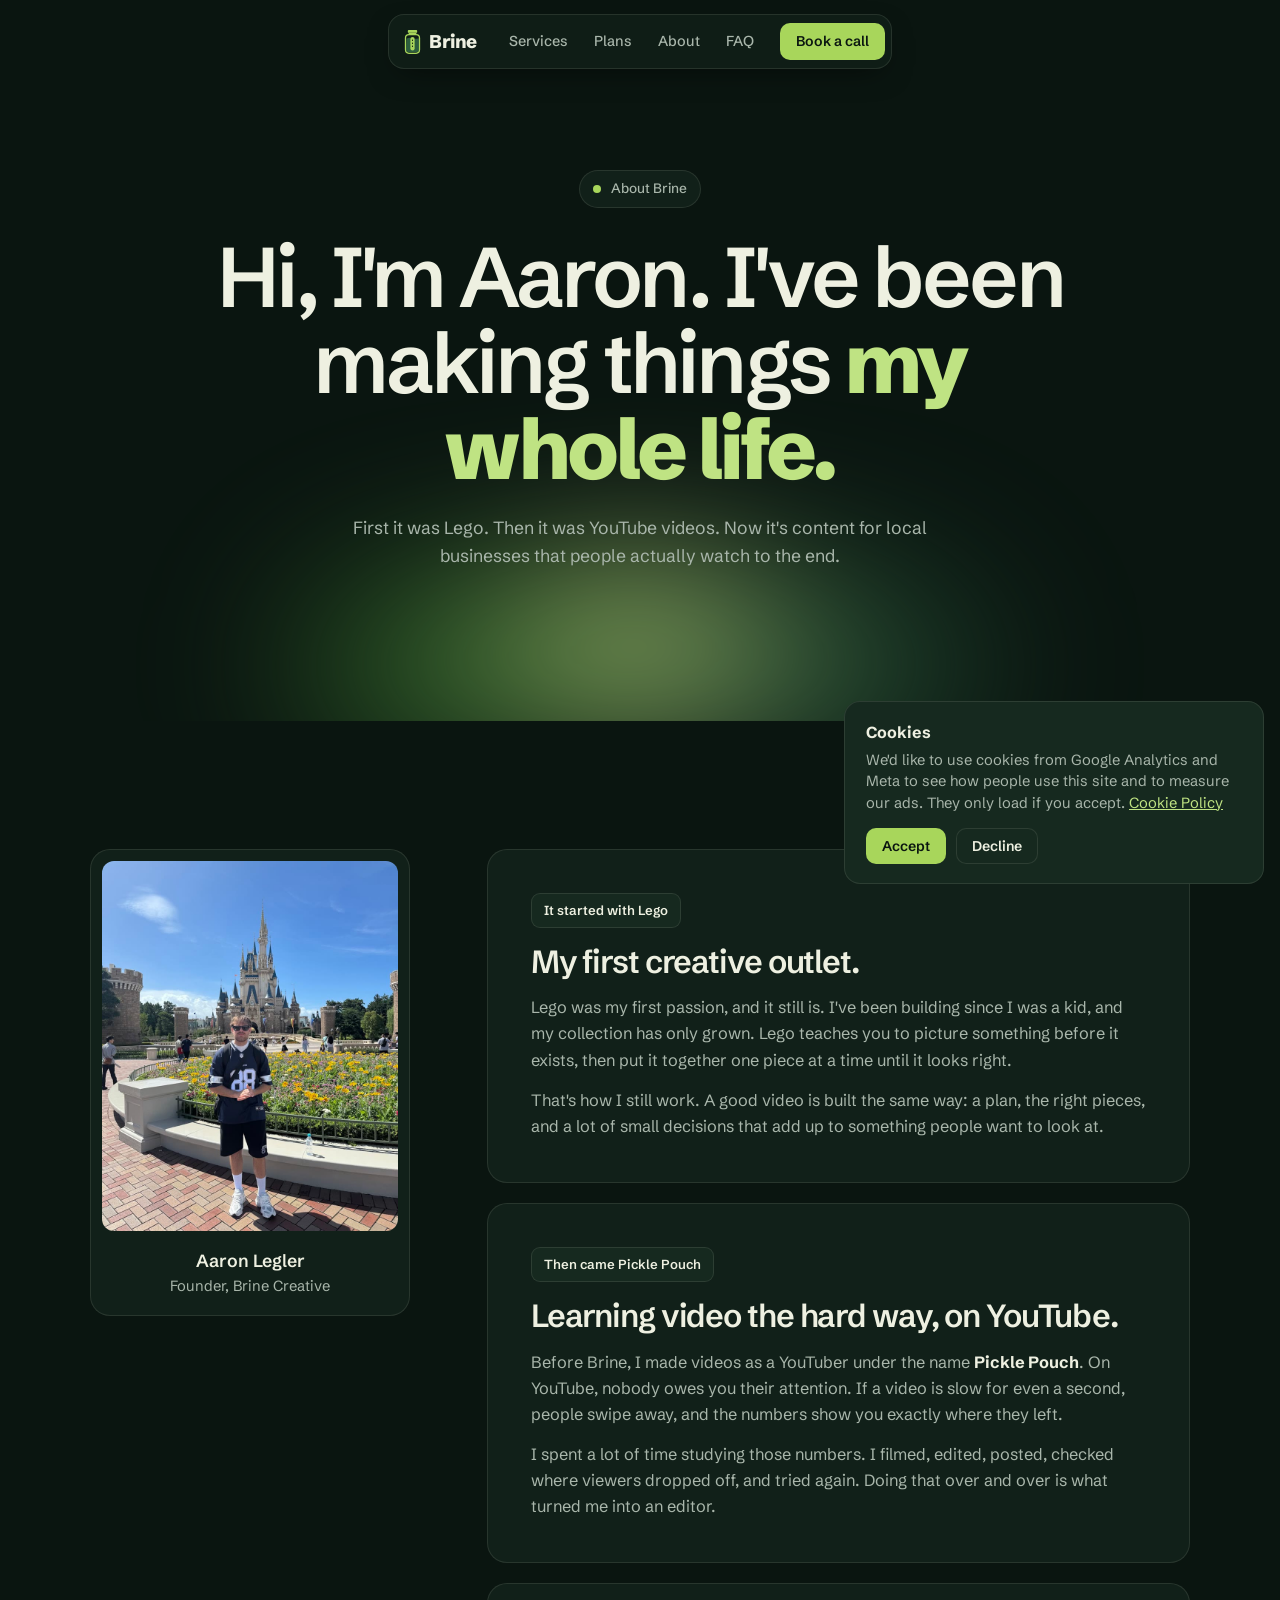
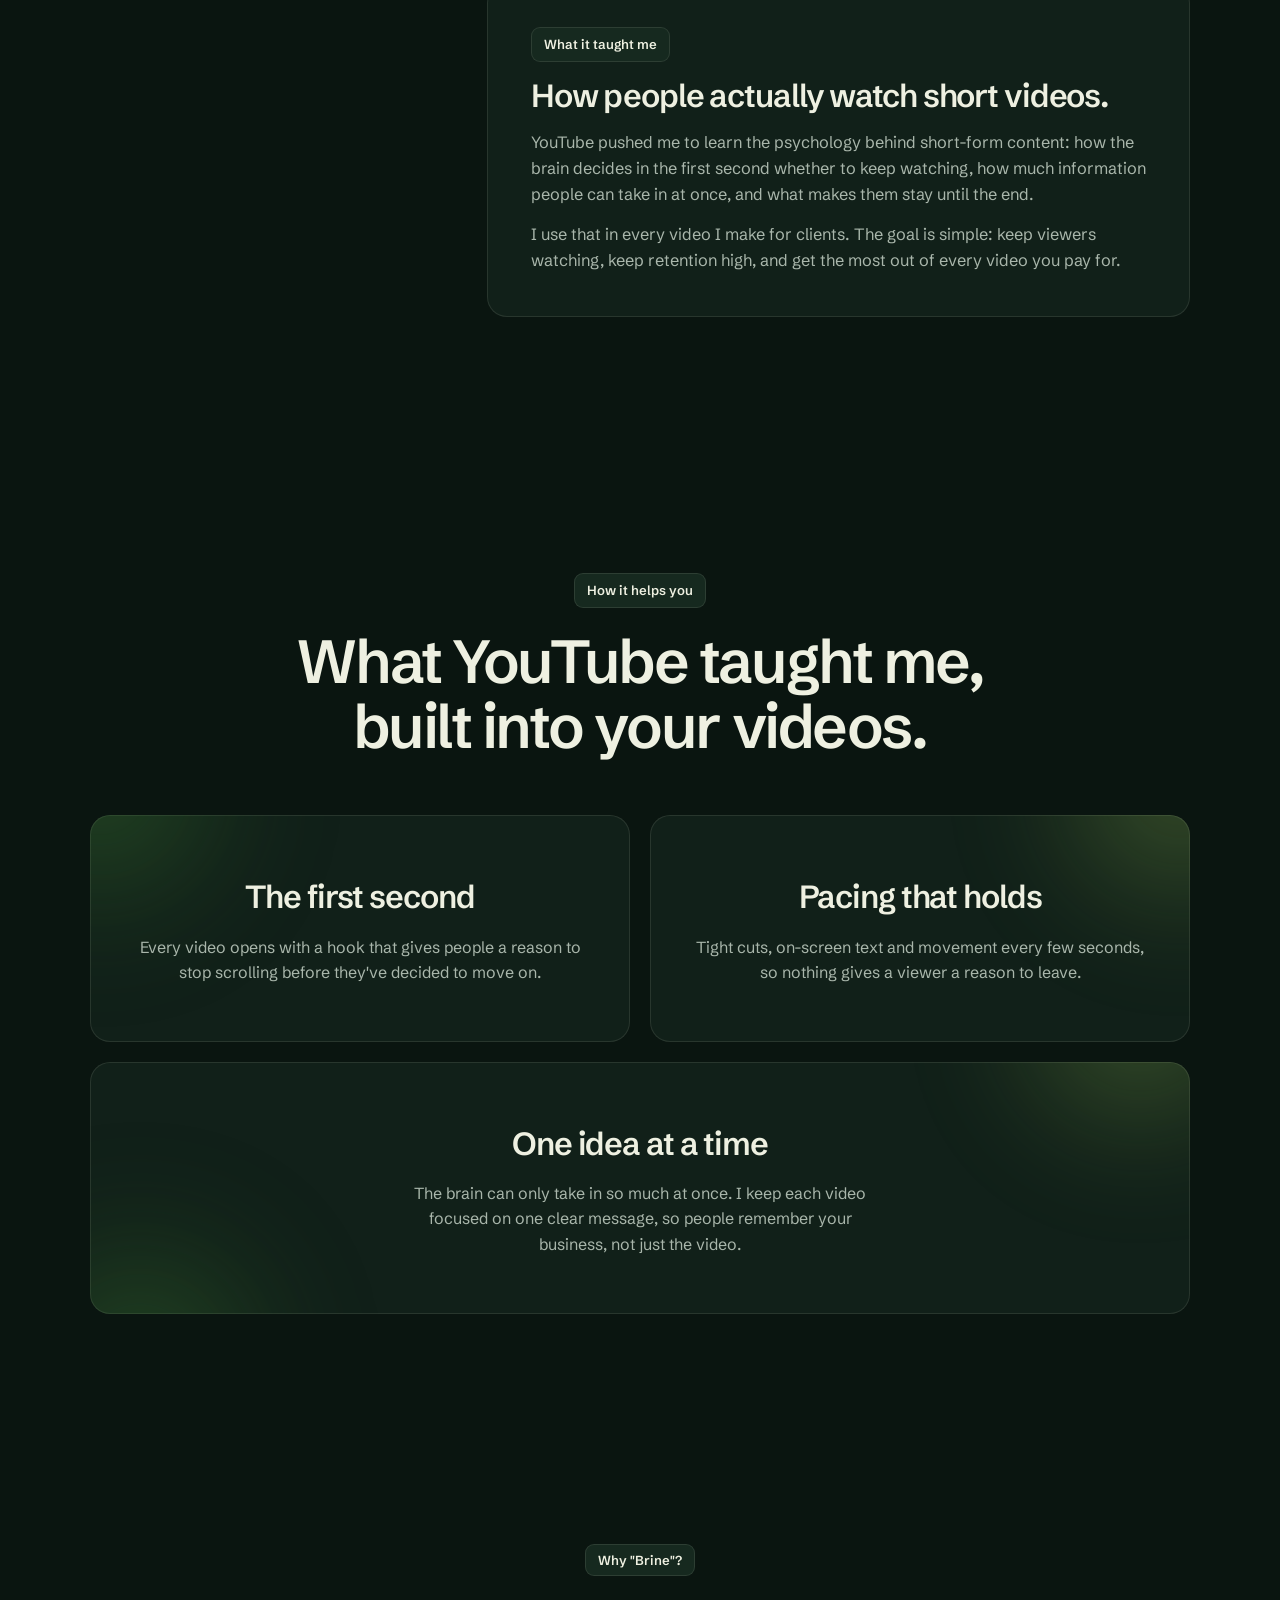
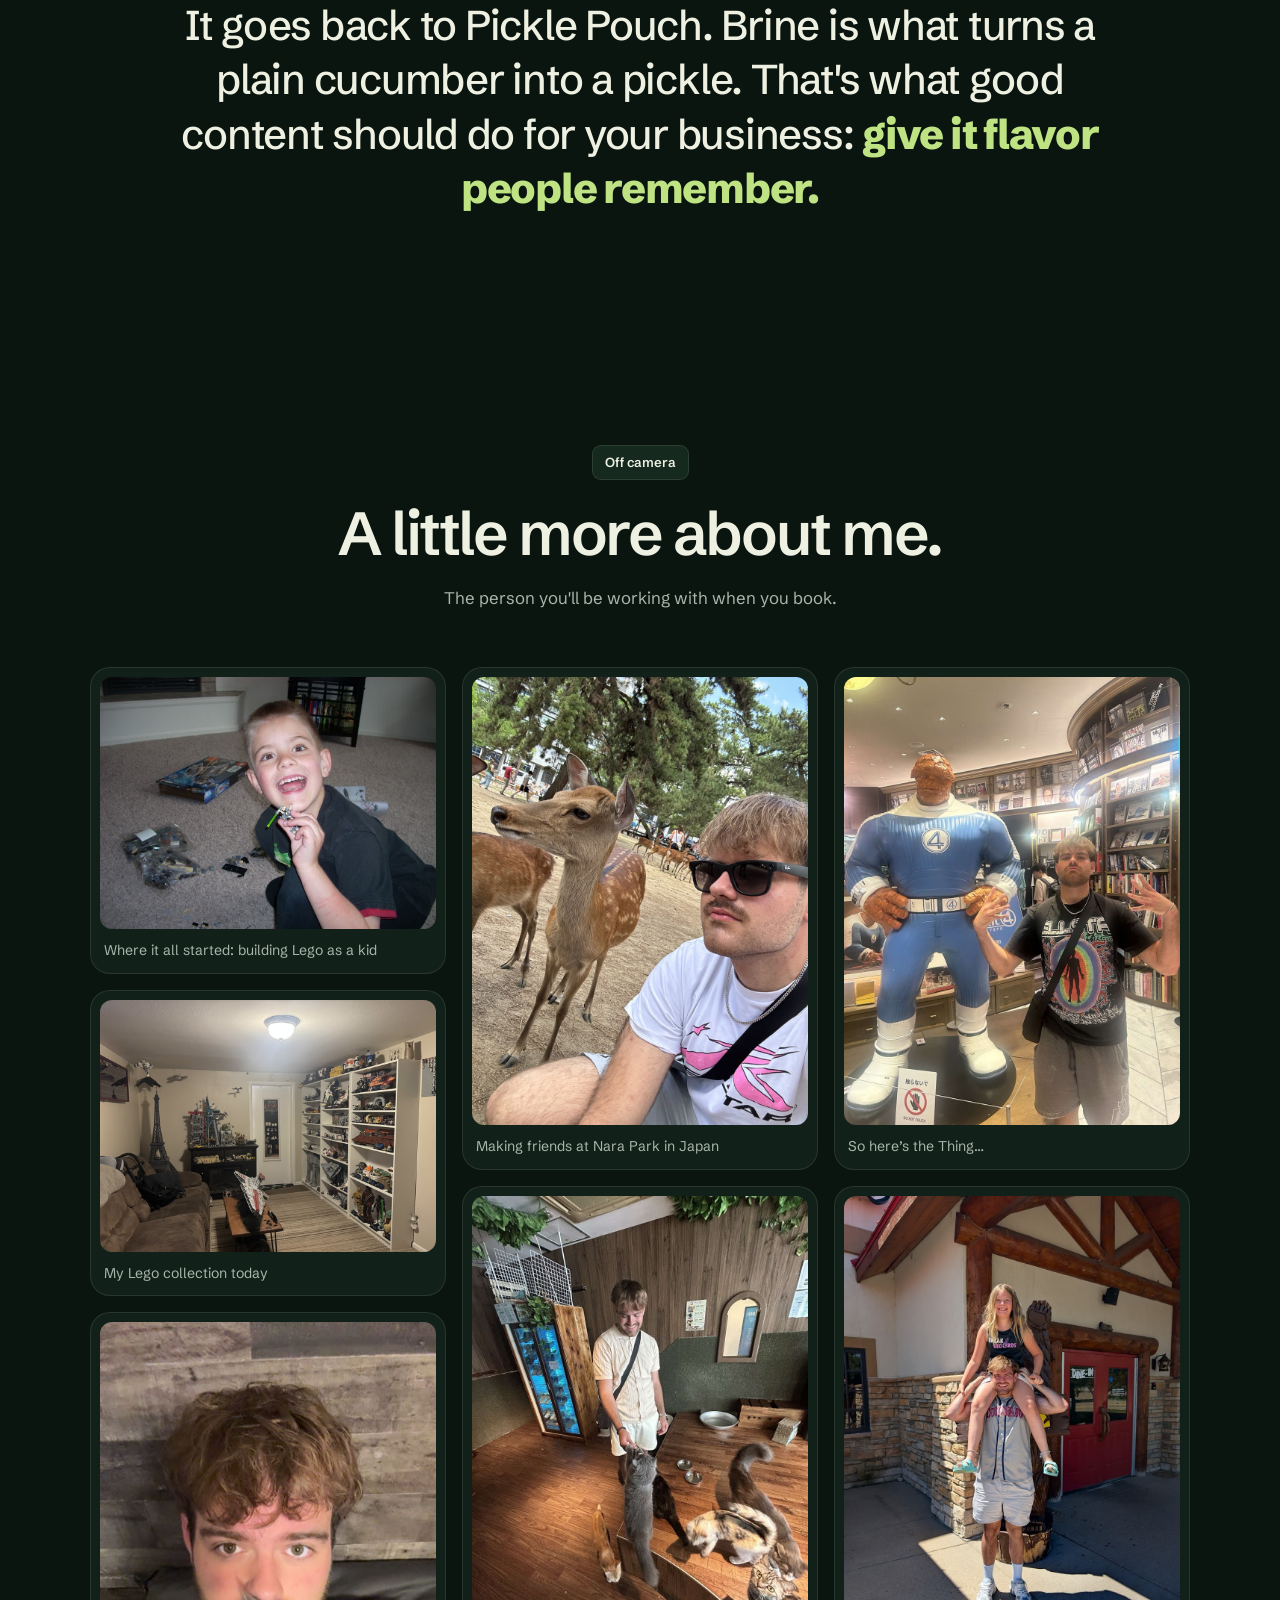
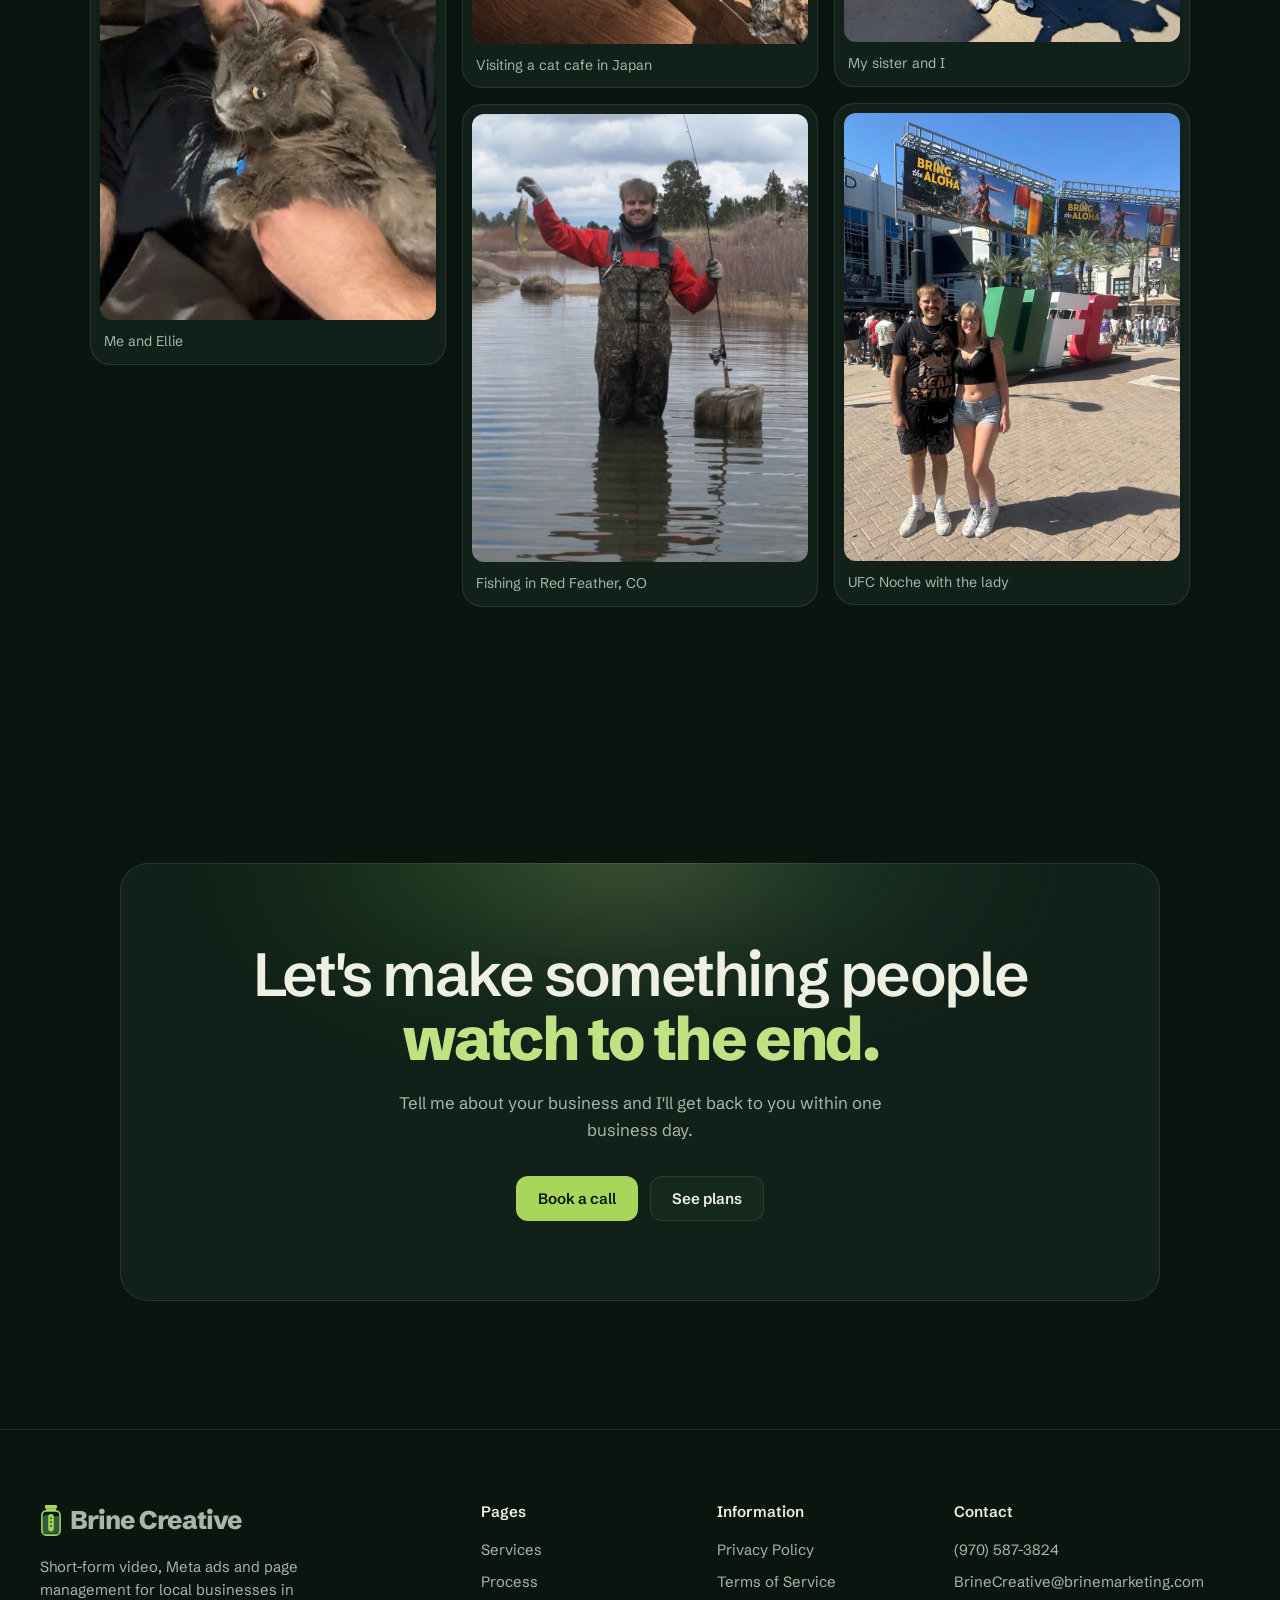
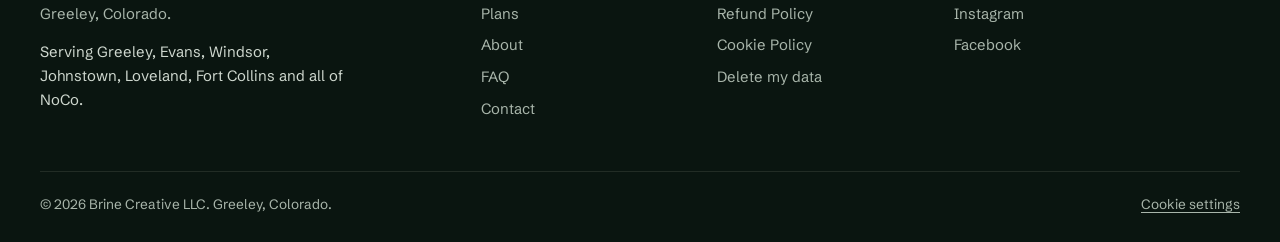
==== commit ee4ea537: "Add files via upload" ====
--- a/about.html
+++ b/about.html
@@ -71,7 +71,7 @@
   <section class="sec story-sec" aria-labelledby="story-title">
     <div class="story">
       <figure class="founder story-photo">
-        <img src="assets/team/aaron.jpg" alt="Aaron Legler, founder of Brine Creative" width="768" height="1024" loading="lazy">
+        <img src="assets/team/aaron.jpg?v=2" alt="Aaron Legler, founder of Brine Creative" width="800" height="1000" loading="lazy">
         <figcaption><b>Aaron Legler</b>Founder, Brine Creative</figcaption>
       </figure>
 
